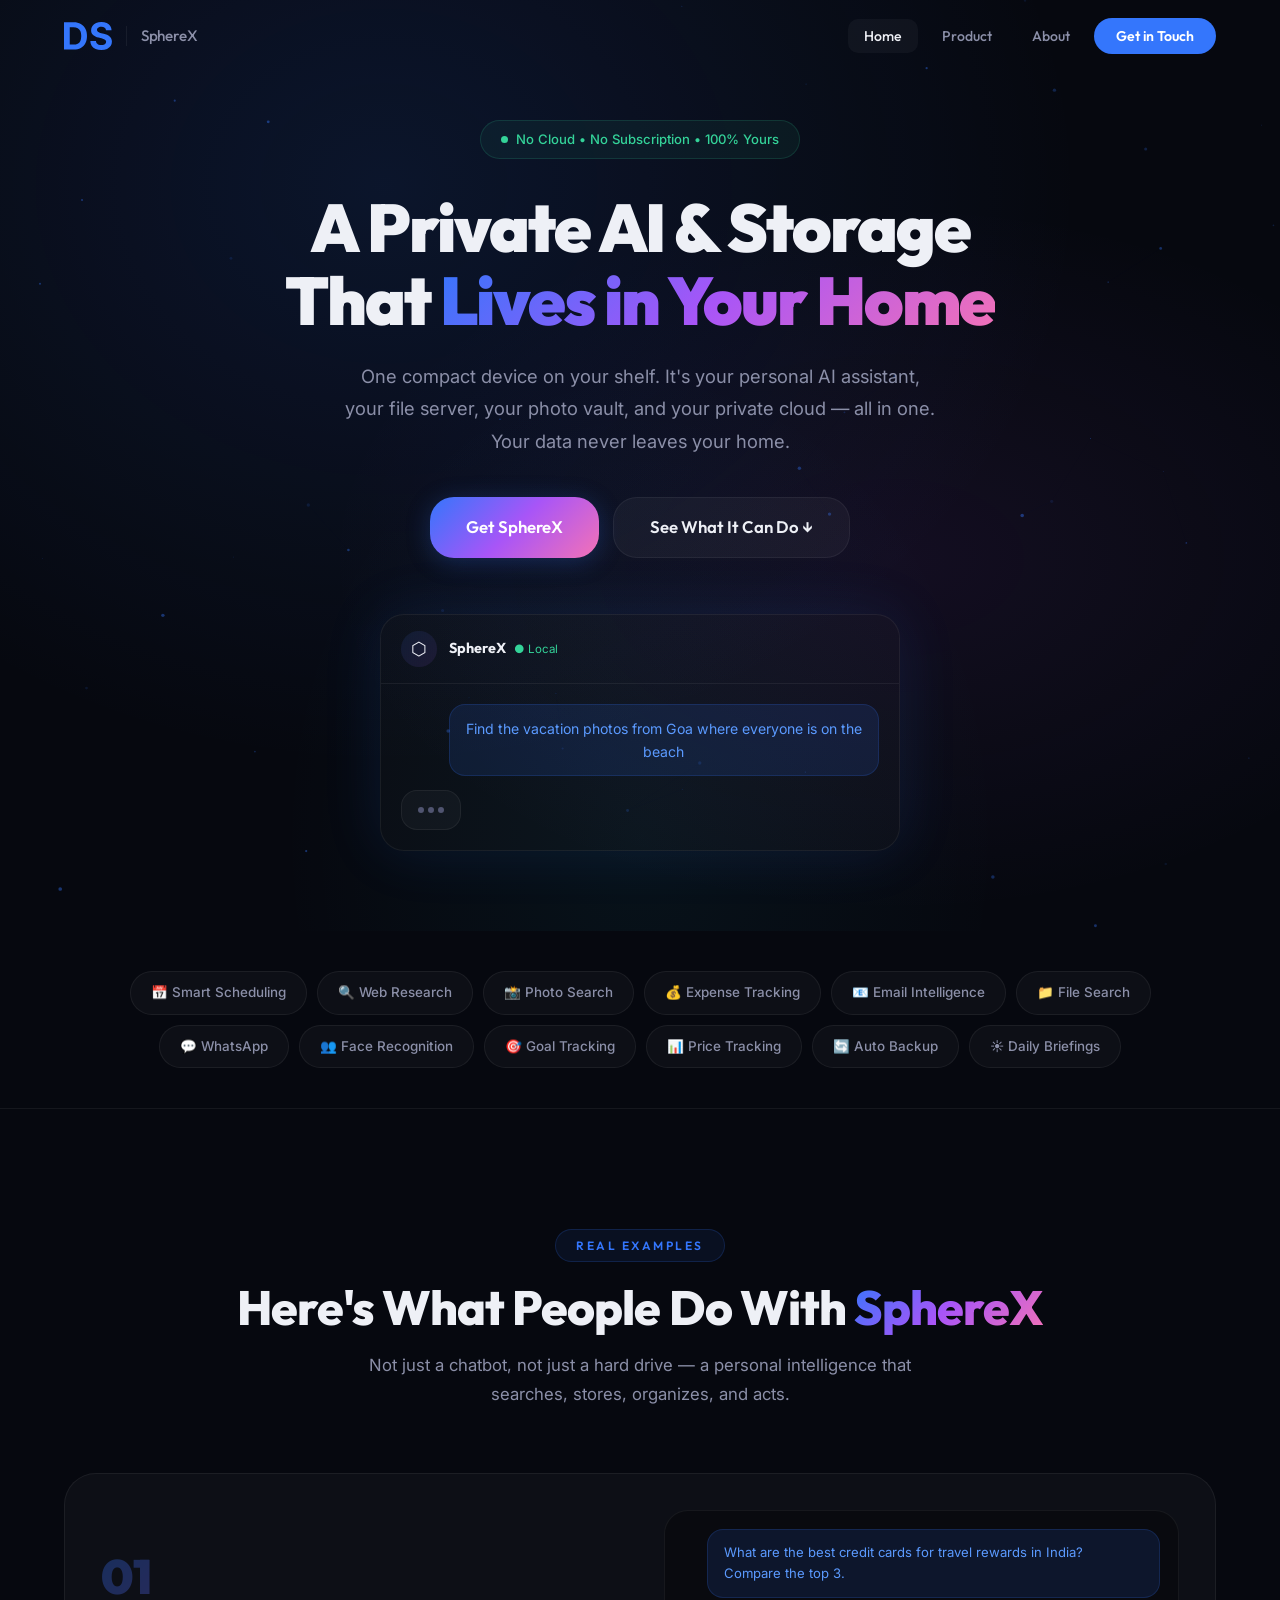
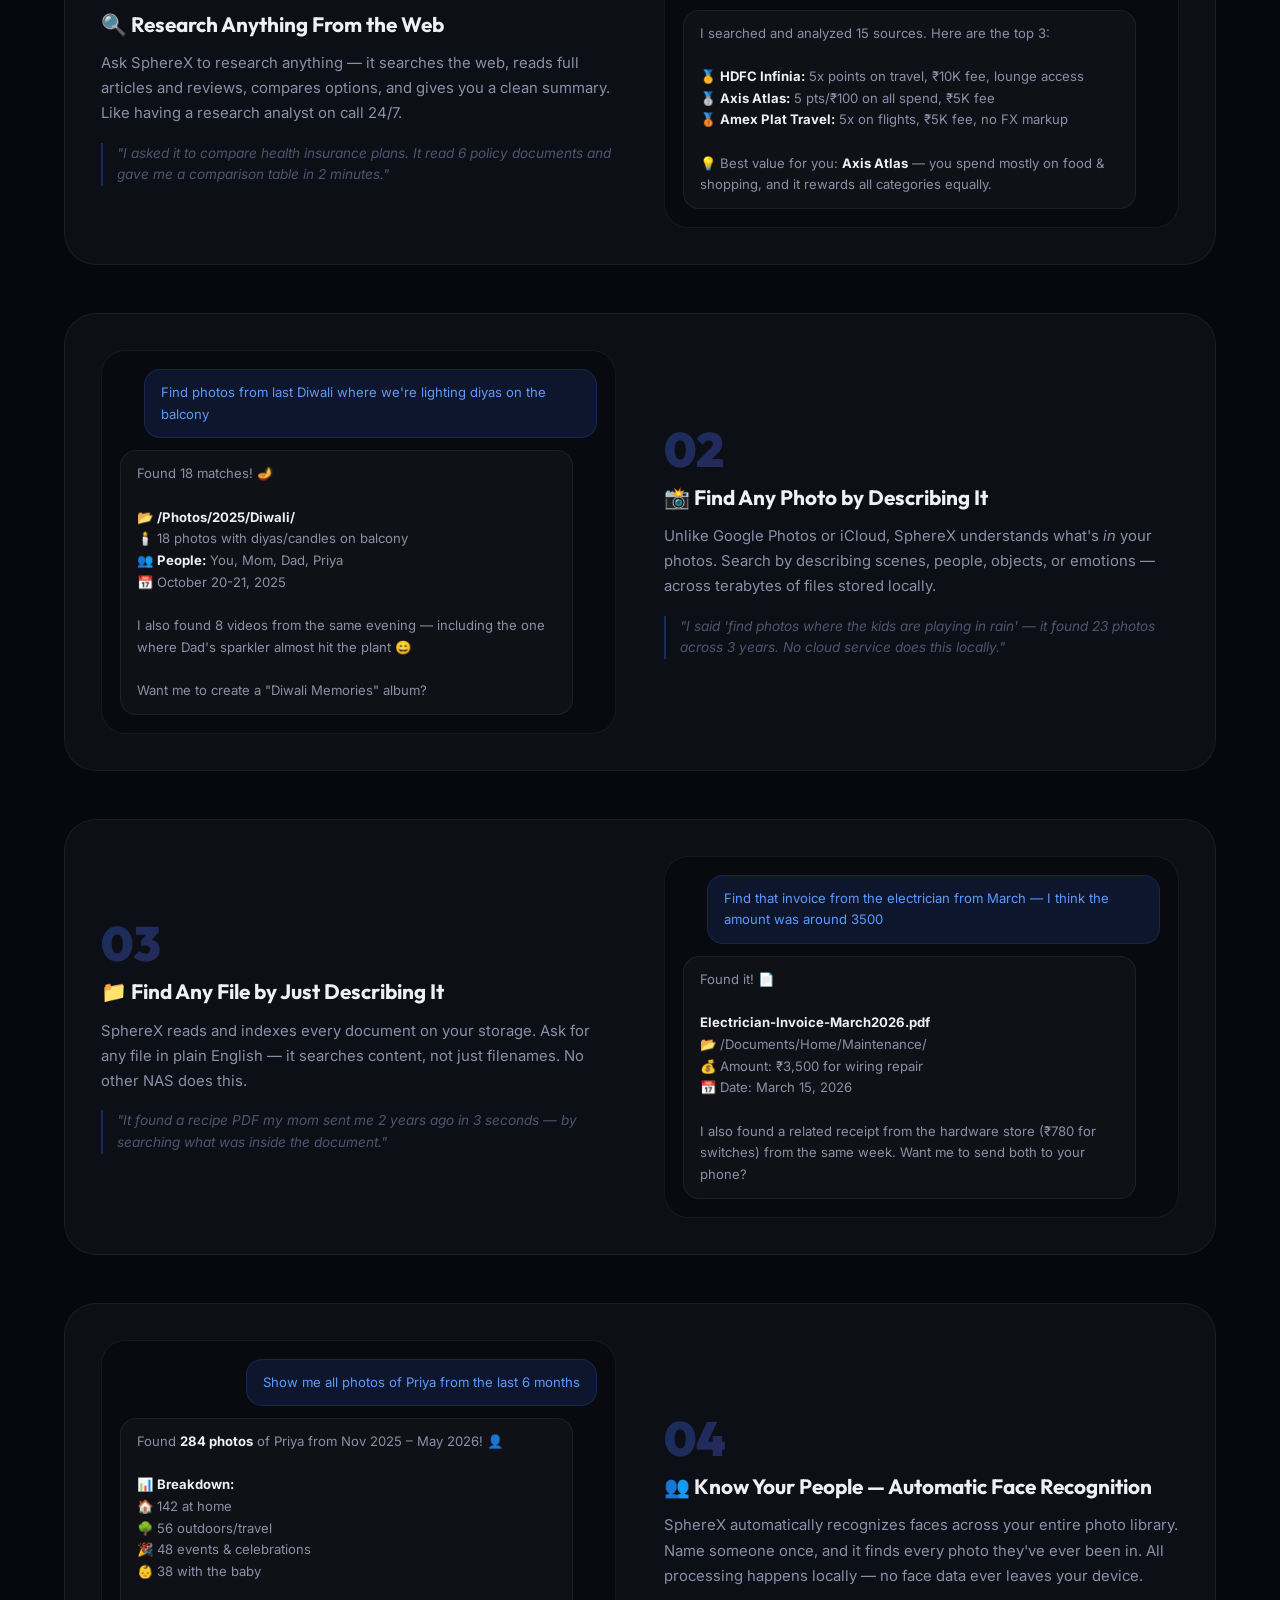
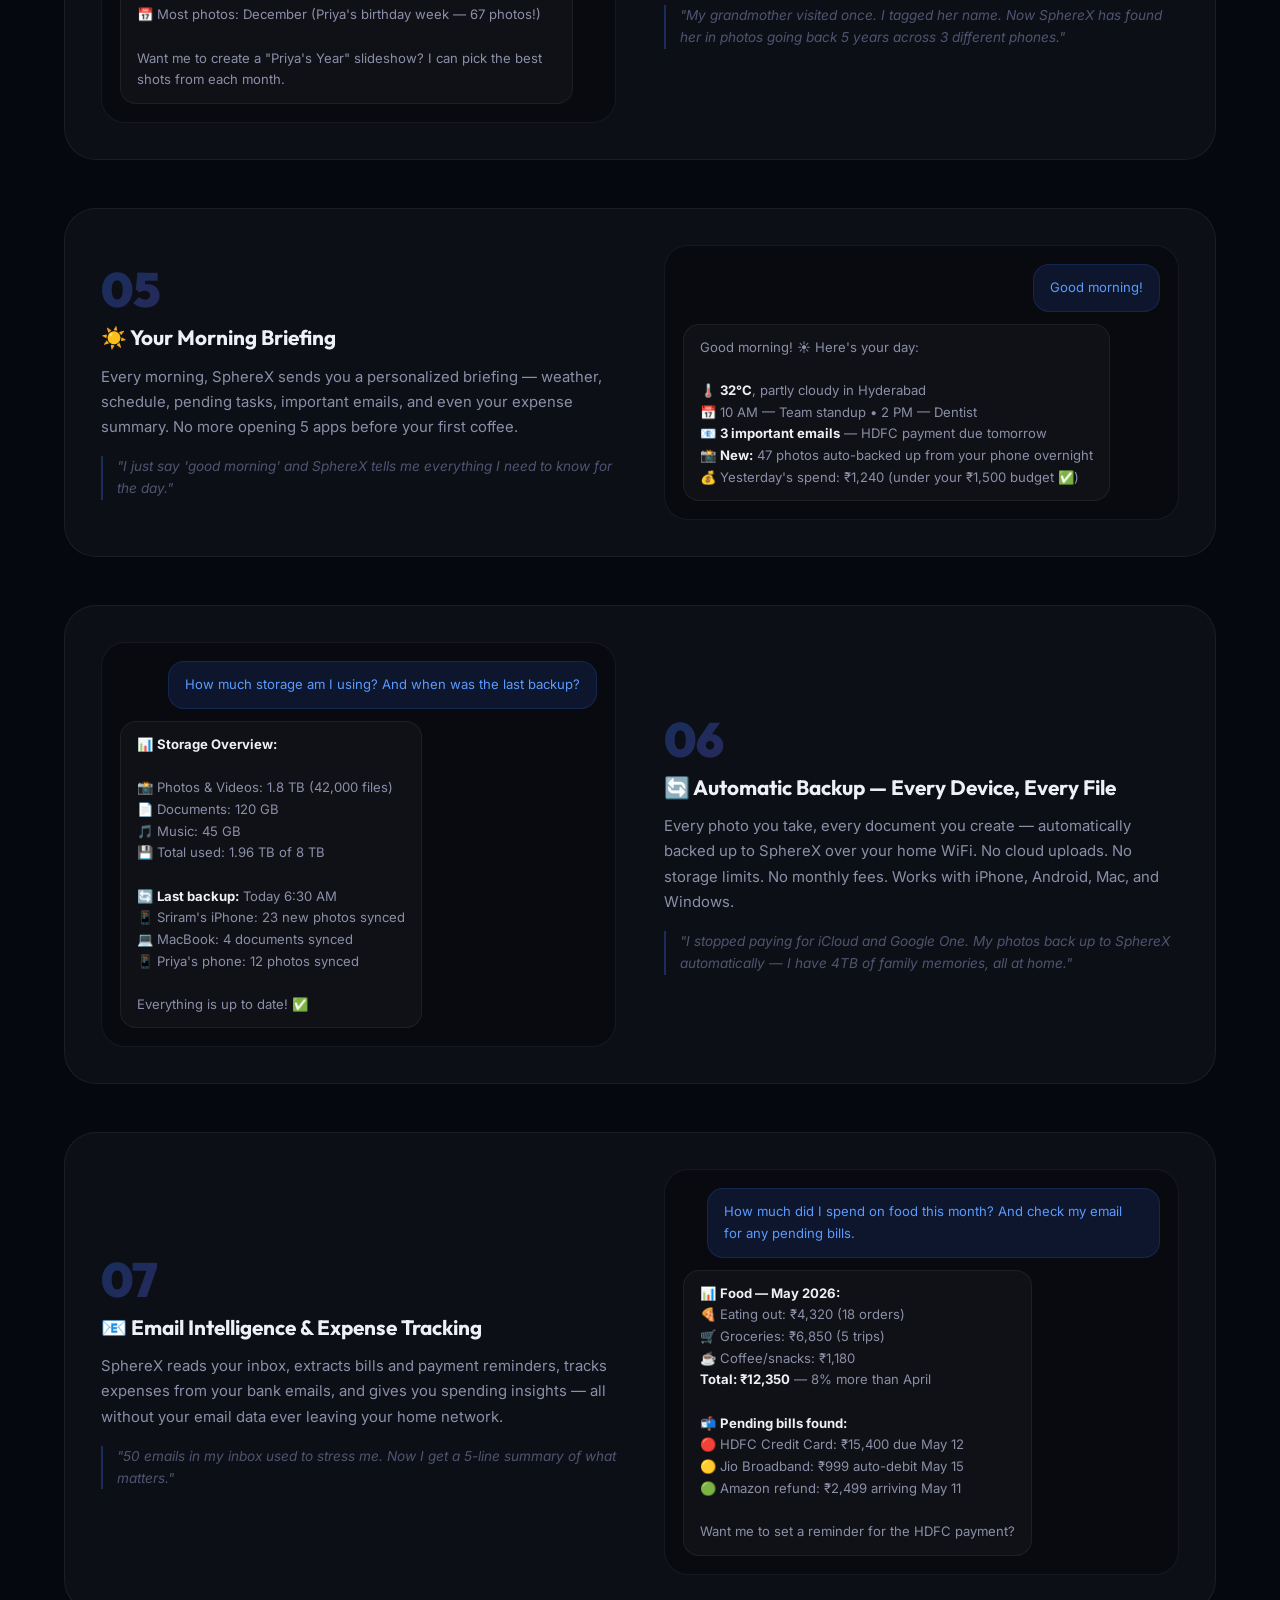
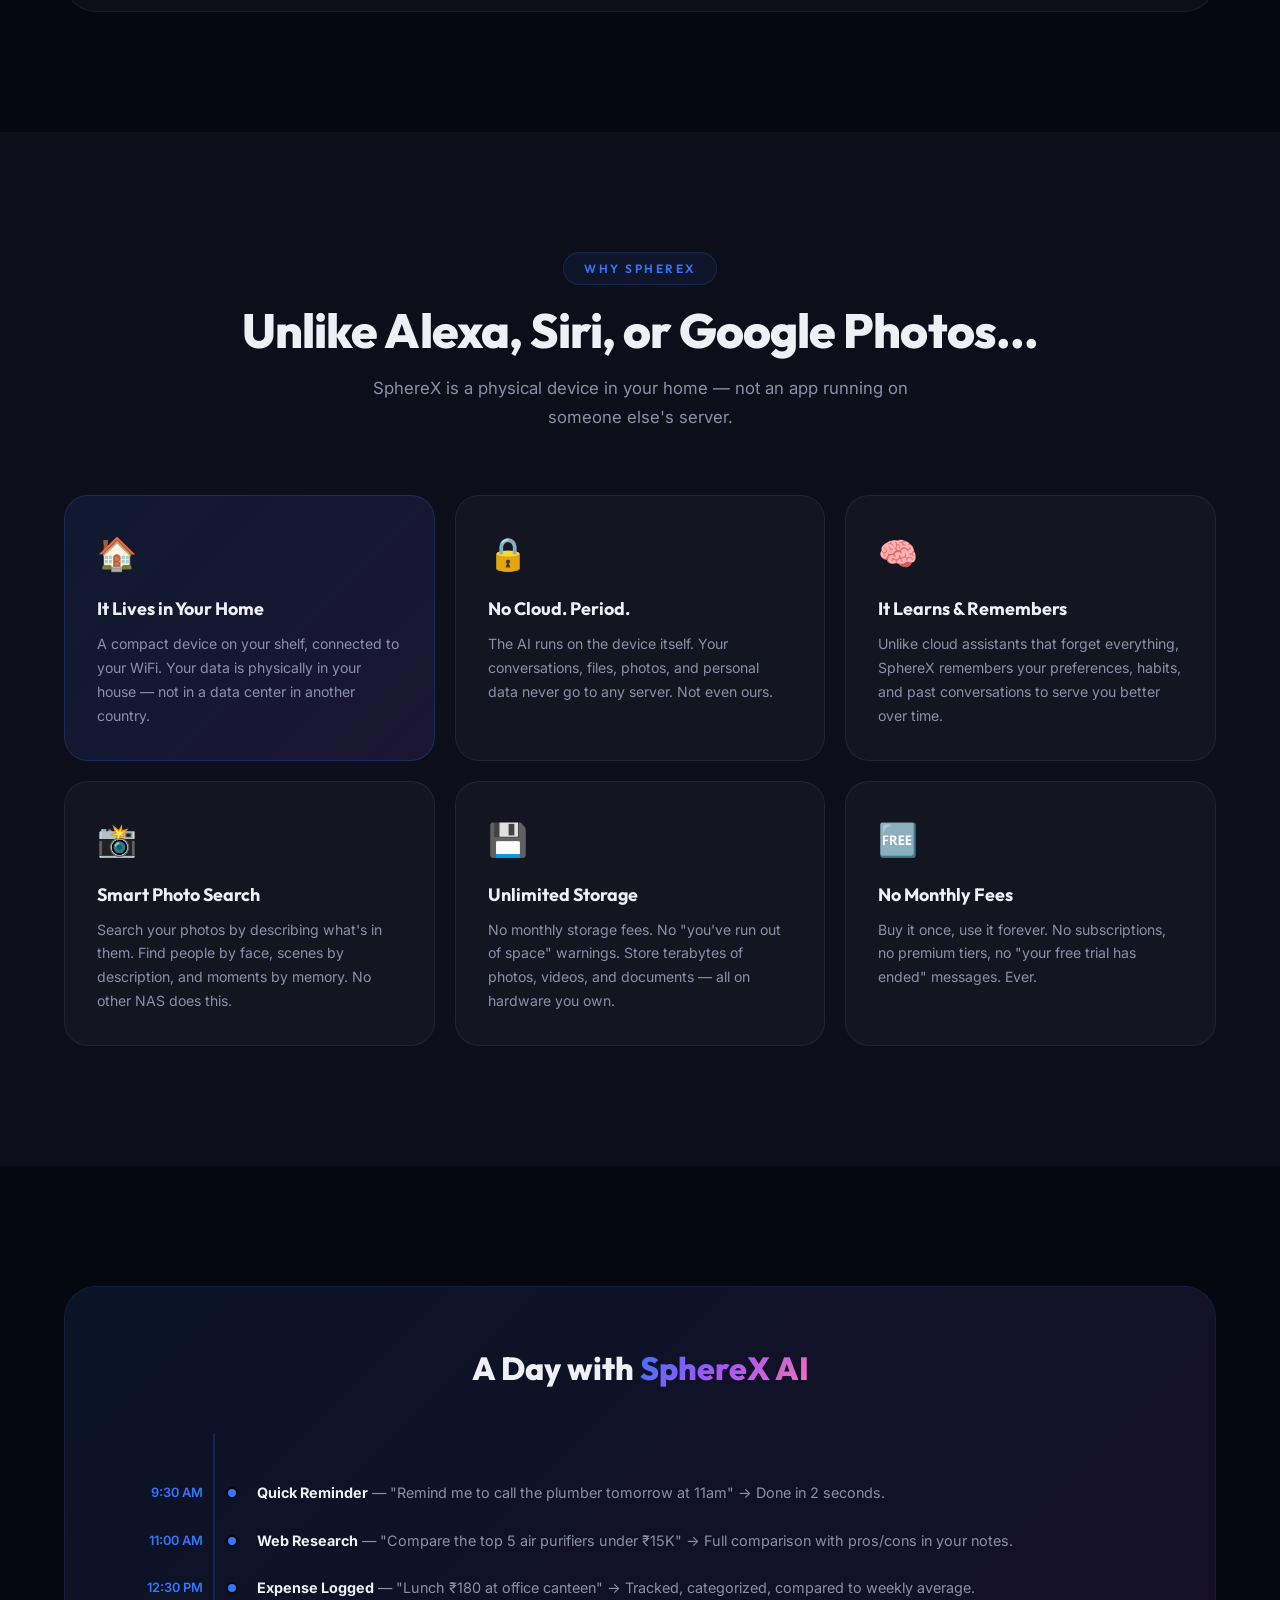
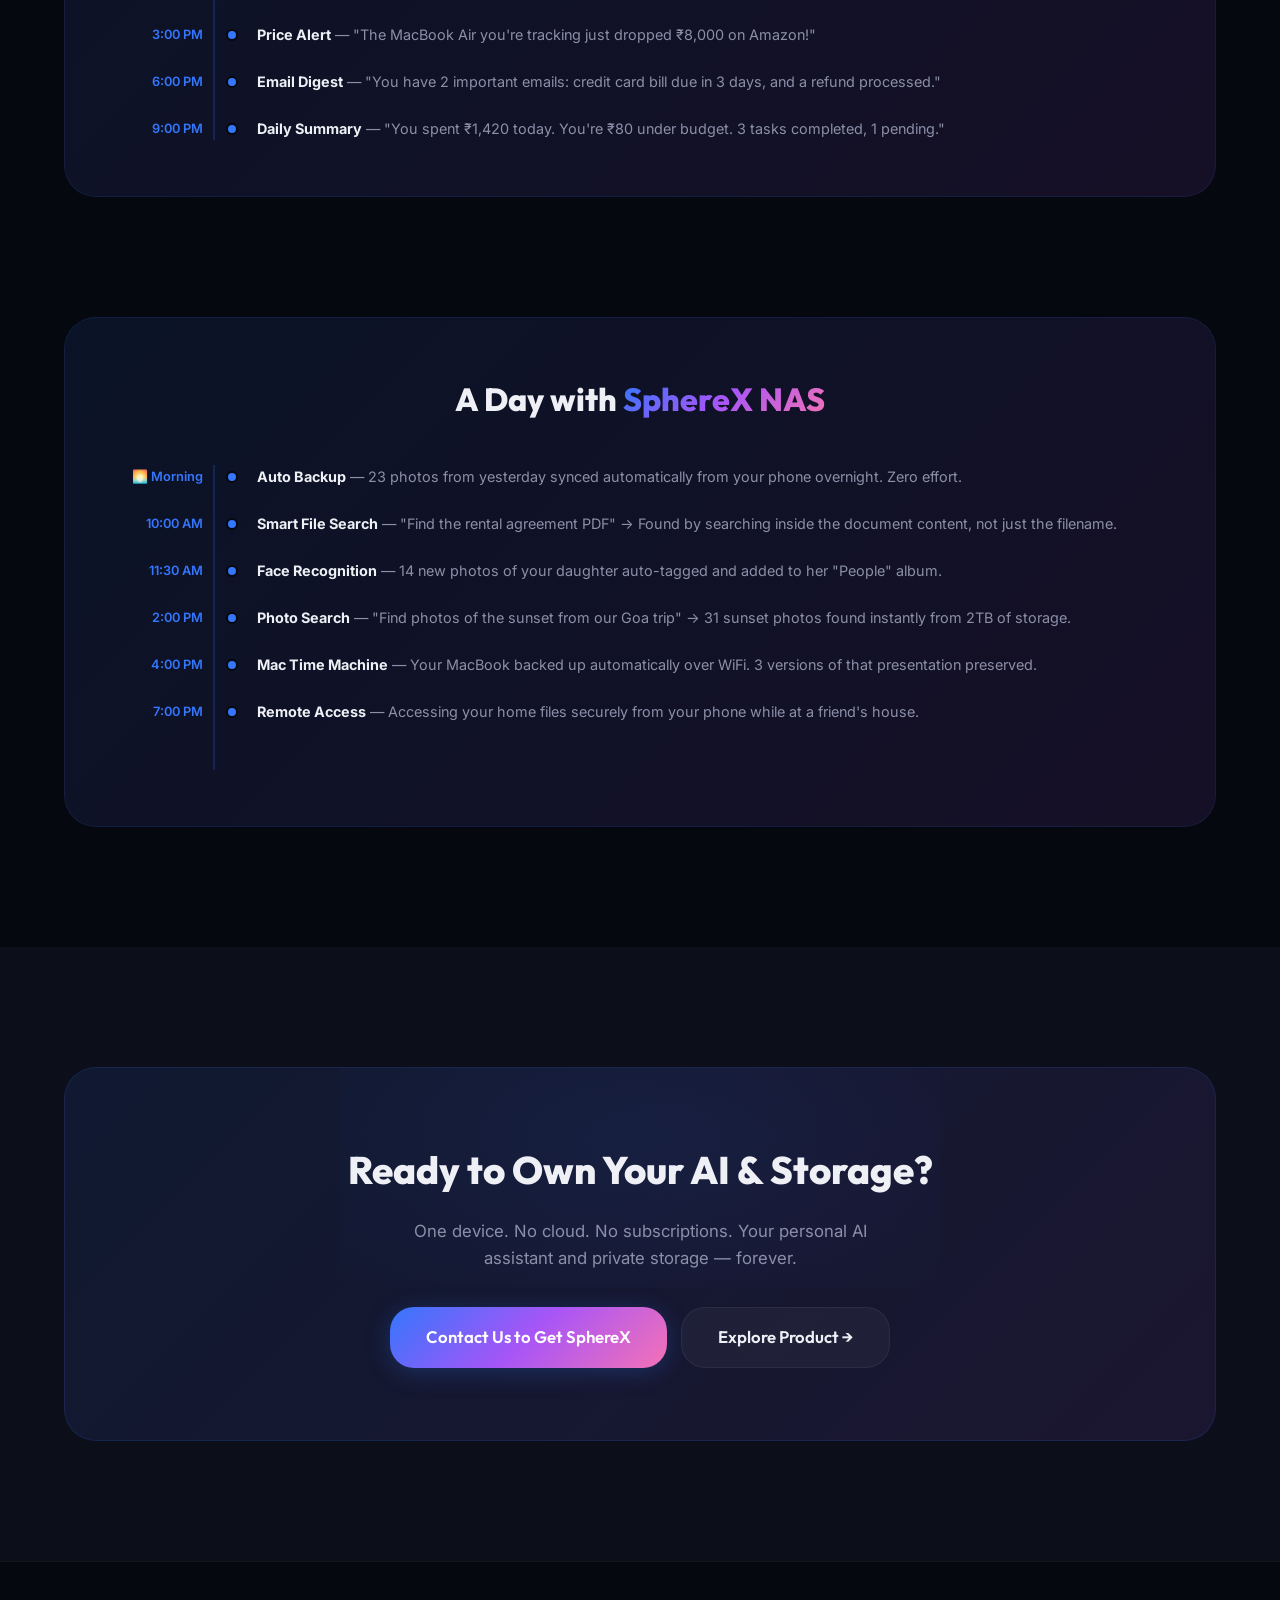
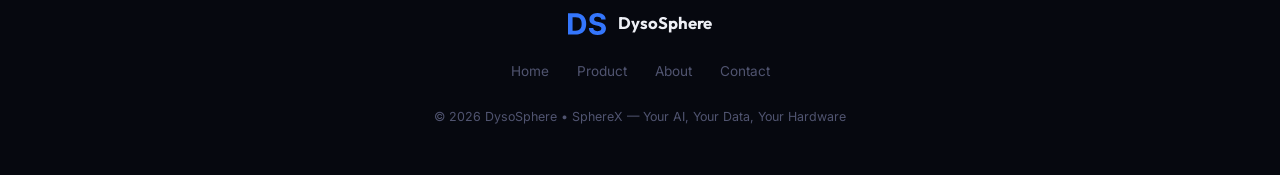
==== index.html @ 90afb136 "Add files via upload" ====
<!DOCTYPE html>
<html lang="en">
<head>
    <meta charset="UTF-8">
    <meta name="viewport" content="width=device-width, initial-scale=1.0">
    <title>SphereX by DysoSphere — Local AI Appliance & Intelligent NAS</title>
    <meta name="description" content="SphereX is the world's first local AI appliance and enterprise NAS in one device. Zero cloud, zero subscriptions, total privacy.">
    <link rel="preconnect" href="https://fonts.googleapis.com">
    <link rel="preconnect" href="https://fonts.gstatic.com" crossorigin>
    <link href="https://fonts.googleapis.com/css2?family=Outfit:wght@300;400;500;600;700;800;900&family=Inter:wght@400;500;600&display=swap" rel="stylesheet">
    <link rel="stylesheet" href="style.css">
</head>
<body>
    <nav class="navbar" id="navbar"><div class="nav-container">
        <a href="index.html" class="nav-logo"><img src="images/DS.svg" alt="DS" style="height:28px;width:auto"><span class="logo-separator"></span><span class="logo-product">SphereX</span></a>
        <ul class="nav-links" id="navLinks">
            <li><a href="index.html" class="active">Home</a></li>
            <li><a href="product.html">Product</a></li>
            <li><a href="about.html">About</a></li>
            <li><a href="contact.html" class="nav-cta">Get in Touch</a></li>
        </ul>
        <button class="nav-toggle" id="navToggle" aria-label="Menu"><span></span><span></span><span></span></button>
    </div></nav>

    <!-- HERO -->
    <section class="hero" id="hero">
        <div class="hero-bg"><div class="hero-gradient"></div></div>
        <div class="hero-particles" id="particles"></div>
        <div class="hero-content">
            <div class="hero-badge animate-in"><span class="badge-dot"></span>No Cloud &bull; No Subscription &bull; 100% Yours</div>
            <h1 class="hero-title animate-in d1">A Private AI &amp; Storage<br>That <span class="gradient-text">Lives in Your Home</span></h1>
            <p class="hero-subtitle animate-in d2">One compact device on your shelf. It's your personal AI assistant, your file server, your photo vault, and your private cloud — all in one. Your data never leaves your home.</p>
            <div class="hero-actions animate-in d3">
                <a href="contact.html" class="btn btn-primary btn-lg">Get SphereX</a>
                <a href="#workflows" class="btn btn-ghost btn-lg">See What It Can Do ↓</a>
            </div>
            <div class="animate-in d4" style="max-width:520px;margin:0 auto">
                <div class="chat-window">
                    <div class="chat-header"><div class="chat-avatar">⬡</div><div><strong>SphereX</strong><span class="chat-status">● Local</span></div></div>
                    <div class="chat-messages">
                        <div class="msg msg-user">Find the vacation photos from Goa where everyone is on the beach</div>
                        <div class="msg msg-ai">
                            <div class="msg-typing" id="typing1"><span></span><span></span><span></span></div>
                            <div class="msg-content" id="reply1" style="display:none">Found 47 photos matching "beach in Goa" across your library! 📸<br><br>📂 <strong>/Photos/2025/Goa Trip/</strong><br>👥 People detected: You, Priya, Rahul, Mom<br>🏖️ 23 beach photos, 12 sunset shots, 12 group photos<br><br>Want me to create a shared album with just the group photos? I can also find the videos from the same trip.</div>
                        </div>
                    </div>
                </div>
            </div>
        </div>
    </section>

    <!-- USE CASES -->
    <section class="use-cases">
        <div class="container">
            <div class="use-case-strip">
                <div class="use-case-pill">📅 Smart Scheduling</div>
                <div class="use-case-pill">🔍 Web Research</div>
                <div class="use-case-pill">📸 Photo Search</div>
                <div class="use-case-pill">💰 Expense Tracking</div>
                <div class="use-case-pill">📧 Email Intelligence</div>
                <div class="use-case-pill">📁 File Search</div>
                <div class="use-case-pill">💬 WhatsApp</div>
                <div class="use-case-pill">👥 Face Recognition</div>
                <div class="use-case-pill">🎯 Goal Tracking</div>
                <div class="use-case-pill">📊 Price Tracking</div>
                <div class="use-case-pill">🔄 Auto Backup</div>
                <div class="use-case-pill">☀️ Daily Briefings</div>
            </div>
        </div>
    </section>

    <!-- WHAT IT DOES — AI WORKFLOWS -->
    <section class="workflows" id="workflows">
        <div class="container">
            <div class="section-header">
                <span class="section-tag">Real Examples</span>
                <h2 class="section-title">Here's What People Do With <span class="gradient-text">SphereX</span></h2>
                <p class="section-subtitle">Not just a chatbot, not just a hard drive — a personal intelligence that searches, stores, organizes, and acts.</p>
            </div>

            <!-- WF1: Web Research -->
            <div class="workflow-card reveal">
                <div class="workflow-content">
                    <div class="workflow-number">01</div>
                    <h3>🔍 Research Anything From the Web</h3>
                    <p class="workflow-desc">Ask SphereX to research anything — it searches the web, reads full articles and reviews, compares options, and gives you a clean summary. Like having a research analyst on call 24/7.</p>
                    <div class="workflow-quote">"I asked it to compare health insurance plans. It read 6 policy documents and gave me a comparison table in 2 minutes."</div>
                </div>
                <div class="mini-chat">
                    <div class="msg msg-user">What are the best credit cards for travel rewards in India? Compare the top 3.</div>
                    <div class="msg msg-ai">I searched and analyzed 15 sources. Here are the top 3:<br><br>🥇 <strong>HDFC Infinia:</strong> 5x points on travel, ₹10K fee, lounge access<br>🥈 <strong>Axis Atlas:</strong> 5 pts/₹100 on all spend, ₹5K fee<br>🥉 <strong>Amex Plat Travel:</strong> 5x on flights, ₹5K fee, no FX markup<br><br>💡 Best value for you: <strong>Axis Atlas</strong> — you spend mostly on food & shopping, and it rewards all categories equally.</div>
                </div>
            </div>

            <!-- WF2: NAS Smart Search -->
            <div class="workflow-card reverse reveal">
                <div class="workflow-content">
                    <div class="workflow-number">02</div>
                    <h3>📸 Find Any Photo by Describing It</h3>
                    <p class="workflow-desc">Unlike Google Photos or iCloud, SphereX understands what's <em>in</em> your photos. Search by describing scenes, people, objects, or emotions — across terabytes of files stored locally.</p>
                    <div class="workflow-quote">"I said 'find photos where the kids are playing in rain' — it found 23 photos across 3 years. No cloud service does this locally."</div>
                </div>
                <div class="mini-chat">
                    <div class="msg msg-user">Find photos from last Diwali where we're lighting diyas on the balcony</div>
                    <div class="msg msg-ai">Found 18 matches! 🪔<br><br>📂 <strong>/Photos/2025/Diwali/</strong><br>🕯️ 18 photos with diyas/candles on balcony<br>👥 <strong>People:</strong> You, Mom, Dad, Priya<br>📅 October 20-21, 2025<br><br>I also found 8 videos from the same evening — including the one where Dad's sparkler almost hit the plant 😄<br><br>Want me to create a "Diwali Memories" album?</div>
                </div>
            </div>

            <!-- WF3: AI + NAS Together -->
            <div class="workflow-card reveal">
                <div class="workflow-content">
                    <div class="workflow-number">03</div>
                    <h3>📁 Find Any File by Just Describing It</h3>
                    <p class="workflow-desc">SphereX reads and indexes every document on your storage. Ask for any file in plain English — it searches content, not just filenames. No other NAS does this.</p>
                    <div class="workflow-quote">"It found a recipe PDF my mom sent me 2 years ago in 3 seconds — by searching what was inside the document."</div>
                </div>
                <div class="mini-chat">
                    <div class="msg msg-user">Find that invoice from the electrician from March — I think the amount was around 3500</div>
                    <div class="msg msg-ai">Found it! 📄<br><br><strong>Electrician-Invoice-March2026.pdf</strong><br>📂 /Documents/Home/Maintenance/<br>💰 Amount: ₹3,500 for wiring repair<br>📅 Date: March 15, 2026<br><br>I also found a related receipt from the hardware store (₹780 for switches) from the same week. Want me to send both to your phone?</div>
                </div>
            </div>

            <!-- WF4: Face Recognition -->
            <div class="workflow-card reverse reveal">
                <div class="workflow-content">
                    <div class="workflow-number">04</div>
                    <h3>👥 Know Your People — Automatic Face Recognition</h3>
                    <p class="workflow-desc">SphereX automatically recognizes faces across your entire photo library. Name someone once, and it finds every photo they've ever been in. All processing happens locally — no face data ever leaves your device.</p>
                    <div class="workflow-quote">"My grandmother visited once. I tagged her name. Now SphereX has found her in photos going back 5 years across 3 different phones."</div>
                </div>
                <div class="mini-chat">
                    <div class="msg msg-user">Show me all photos of Priya from the last 6 months</div>
                    <div class="msg msg-ai">Found <strong>284 photos</strong> of Priya from Nov 2025 – May 2026! 👤<br><br>📊 <strong>Breakdown:</strong><br>🏠 142 at home<br>🌳 56 outdoors/travel<br>🎉 48 events & celebrations<br>👶 38 with the baby<br><br>📅 Most photos: December (Priya's birthday week — 67 photos!)<br><br>Want me to create a "Priya's Year" slideshow? I can pick the best shots from each month.</div>
                </div>
            </div>

            <!-- WF5: Morning Briefing -->
            <div class="workflow-card reveal">
                <div class="workflow-content">
                    <div class="workflow-number">05</div>
                    <h3>☀️ Your Morning Briefing</h3>
                    <p class="workflow-desc">Every morning, SphereX sends you a personalized briefing — weather, schedule, pending tasks, important emails, and even your expense summary. No more opening 5 apps before your first coffee.</p>
                    <div class="workflow-quote">"I just say 'good morning' and SphereX tells me everything I need to know for the day."</div>
                </div>
                <div class="mini-chat">
                    <div class="msg msg-user">Good morning!</div>
                    <div class="msg msg-ai">Good morning! ☀️ Here's your day:<br><br>🌡️ <strong>32°C</strong>, partly cloudy in Hyderabad<br>📅 10 AM — Team standup • 2 PM — Dentist<br>📧 <strong>3 important emails</strong> — HDFC payment due tomorrow<br>📸 <strong>New:</strong> 47 photos auto-backed up from your phone overnight<br>💰 Yesterday's spend: ₹1,240 (under your ₹1,500 budget ✅)</div>
                </div>
            </div>

            <!-- WF6: Auto Backup -->
            <div class="workflow-card reverse reveal">
                <div class="workflow-content">
                    <div class="workflow-number">06</div>
                    <h3>🔄 Automatic Backup — Every Device, Every File</h3>
                    <p class="workflow-desc">Every photo you take, every document you create — automatically backed up to SphereX over your home WiFi. No cloud uploads. No storage limits. No monthly fees. Works with iPhone, Android, Mac, and Windows.</p>
                    <div class="workflow-quote">"I stopped paying for iCloud and Google One. My photos back up to SphereX automatically — I have 4TB of family memories, all at home."</div>
                </div>
                <div class="mini-chat">
                    <div class="msg msg-user">How much storage am I using? And when was the last backup?</div>
                    <div class="msg msg-ai">📊 <strong>Storage Overview:</strong><br><br>📸 Photos & Videos: 1.8 TB (42,000 files)<br>📄 Documents: 120 GB<br>🎵 Music: 45 GB<br>💾 Total used: 1.96 TB of 8 TB<br><br>🔄 <strong>Last backup:</strong> Today 6:30 AM<br>📱 Sriram's iPhone: 23 new photos synced<br>💻 MacBook: 4 documents synced<br>📱 Priya's phone: 12 photos synced<br><br>Everything is up to date! ✅</div>
                </div>
            </div>

            <!-- WF7: Email + Expenses -->
            <div class="workflow-card reveal">
                <div class="workflow-content">
                    <div class="workflow-number">07</div>
                    <h3>📧 Email Intelligence &amp; Expense Tracking</h3>
                    <p class="workflow-desc">SphereX reads your inbox, extracts bills and payment reminders, tracks expenses from your bank emails, and gives you spending insights — all without your email data ever leaving your home network.</p>
                    <div class="workflow-quote">"50 emails in my inbox used to stress me. Now I get a 5-line summary of what matters."</div>
                </div>
                <div class="mini-chat">
                    <div class="msg msg-user">How much did I spend on food this month? And check my email for any pending bills.</div>
                    <div class="msg msg-ai">📊 <strong>Food — May 2026:</strong><br>🍕 Eating out: ₹4,320 (18 orders)<br>🛒 Groceries: ₹6,850 (5 trips)<br>☕ Coffee/snacks: ₹1,180<br><strong>Total: ₹12,350</strong> — 8% more than April<br><br>📬 <strong>Pending bills found:</strong><br>🔴 HDFC Credit Card: ₹15,400 due May 12<br>🟡 Jio Broadband: ₹999 auto-debit May 15<br>🟢 Amazon refund: ₹2,499 arriving May 11<br><br>Want me to set a reminder for the HDFC payment?</div>
                </div>
            </div>
        </div>
    </section>

    <!-- WHY SPHEREX -->
    <section class="why-section" id="why">
        <div class="container">
            <div class="section-header">
                <span class="section-tag">Why SphereX</span>
                <h2 class="section-title">Unlike Alexa, Siri, or Google Photos...</h2>
                <p class="section-subtitle">SphereX is a physical device in your home — not an app running on someone else's server.</p>
            </div>
            <div class="why-grid">
                <div class="why-card highlight-card reveal"><div class="why-icon">🏠</div><h3>It Lives in Your Home</h3><p>A compact device on your shelf, connected to your WiFi. Your data is physically in your house — not in a data center in another country.</p></div>
                <div class="why-card reveal"><div class="why-icon">🔒</div><h3>No Cloud. Period.</h3><p>The AI runs on the device itself. Your conversations, files, photos, and personal data never go to any server. Not even ours.</p></div>
                <div class="why-card reveal"><div class="why-icon">🧠</div><h3>It Learns &amp; Remembers</h3><p>Unlike cloud assistants that forget everything, SphereX remembers your preferences, habits, and past conversations to serve you better over time.</p></div>
                <div class="why-card reveal"><div class="why-icon">📸</div><h3>Smart Photo Search</h3><p>Search your photos by describing what's in them. Find people by face, scenes by description, and moments by memory. No other NAS does this.</p></div>
                <div class="why-card reveal"><div class="why-icon">💾</div><h3>Unlimited Storage</h3><p>No monthly storage fees. No "you've run out of space" warnings. Store terabytes of photos, videos, and documents — all on hardware you own.</p></div>
                <div class="why-card reveal"><div class="why-icon">🆓</div><h3>No Monthly Fees</h3><p>Buy it once, use it forever. No subscriptions, no premium tiers, no "your free trial has ended" messages. Ever.</p></div>
            </div>
        </div>
    </section>

    <!-- A DAY WITH SPHEREX AI -->
    <section class="daily-life">
        <div class="container">
            <div class="daily-card">
                <h2>A Day with <span class="gradient-text">SphereX AI</span></h2>
                <div class="timeline">
                    <div class="timeline-item reveal"><div class="timeline-time">7:00 AM</div><div class="timeline-content"><strong>Morning Briefing</strong> — Weather, schedule, pending tasks, and important emails delivered via WhatsApp.</div></div>
                    <div class="timeline-item reveal"><div class="timeline-time">9:30 AM</div><div class="timeline-content"><strong>Quick Reminder</strong> — "Remind me to call the plumber tomorrow at 11am" → Done in 2 seconds.</div></div>
                    <div class="timeline-item reveal"><div class="timeline-time">11:00 AM</div><div class="timeline-content"><strong>Web Research</strong> — "Compare the top 5 air purifiers under ₹15K" → Full comparison with pros/cons in your notes.</div></div>
                    <div class="timeline-item reveal"><div class="timeline-time">12:30 PM</div><div class="timeline-content"><strong>Expense Logged</strong> — "Lunch ₹180 at office canteen" → Tracked, categorized, compared to weekly average.</div></div>
                    <div class="timeline-item reveal"><div class="timeline-time">3:00 PM</div><div class="timeline-content"><strong>Price Alert</strong> — "The MacBook Air you're tracking just dropped ₹8,000 on Amazon!"</div></div>
                    <div class="timeline-item reveal"><div class="timeline-time">6:00 PM</div><div class="timeline-content"><strong>Email Digest</strong> — "You have 2 important emails: credit card bill due in 3 days, and a refund processed."</div></div>
                    <div class="timeline-item reveal"><div class="timeline-time">9:00 PM</div><div class="timeline-content"><strong>Daily Summary</strong> — "You spent ₹1,420 today. You're ₹80 under budget. 3 tasks completed, 1 pending."</div></div>
                </div>
            </div>
        </div>
    </section>

    <!-- A DAY WITH SPHEREX NAS -->
    <section class="daily-life">
        <div class="container">
            <div class="daily-card">
                <h2>A Day with <span class="gradient-text">SphereX NAS</span></h2>
                <div class="timeline">
                    <div class="timeline-item reveal"><div class="timeline-time">🌅 Morning</div><div class="timeline-content"><strong>Auto Backup</strong> — 23 photos from yesterday synced automatically from your phone overnight. Zero effort.</div></div>
                    <div class="timeline-item reveal"><div class="timeline-time">10:00 AM</div><div class="timeline-content"><strong>Smart File Search</strong> — "Find the rental agreement PDF" → Found by searching inside the document content, not just the filename.</div></div>
                    <div class="timeline-item reveal"><div class="timeline-time">11:30 AM</div><div class="timeline-content"><strong>Face Recognition</strong> — 14 new photos of your daughter auto-tagged and added to her "People" album.</div></div>
                    <div class="timeline-item reveal"><div class="timeline-time">2:00 PM</div><div class="timeline-content"><strong>Photo Search</strong> — "Find photos of the sunset from our Goa trip" → 31 sunset photos found instantly from 2TB of storage.</div></div>
                    <div class="timeline-item reveal"><div class="timeline-time">4:00 PM</div><div class="timeline-content"><strong>Mac Time Machine</strong> — Your MacBook backed up automatically over WiFi. 3 versions of that presentation preserved.</div></div>
                    <div class="timeline-item reveal"><div class="timeline-time">7:00 PM</div><div class="timeline-content"><strong>Remote Access</strong> — Accessing your home files securely from your phone while at a friend's house.</div></div>
                    <div class="timeline-item reveal"><div class="timeline-time">🌙 Night</div><div class="timeline-content"><strong>Dream Cycle</strong> — SphereX quietly organizes new photos, detects faces, generates search indexes, and checks storage health.</div></div>
                </div>
            </div>
        </div>
    </section>

    <!-- CTA -->
    <section class="cta" id="cta">
        <div class="container">
            <div class="cta-card">
                <div class="cta-glow"></div>
                <h2>Ready to Own Your AI &amp; Storage?</h2>
                <p>One device. No cloud. No subscriptions. Your personal AI assistant and private storage — forever.</p>
                <div class="cta-actions">
                    <a href="contact.html" class="btn btn-primary btn-lg">Contact Us to Get SphereX</a>
                    <a href="product.html" class="btn btn-ghost btn-lg">Explore Product →</a>
                </div>
            </div>
        </div>
    </section>

    <footer class="footer"><div class="container"><div class="footer-inner">
        <div class="footer-brand"><img src="images/DS.svg" alt="DS" style="height:22px;width:auto"><span>DysoSphere</span></div>
        <div class="footer-links"><a href="index.html">Home</a><a href="product.html">Product</a><a href="about.html">About</a><a href="contact.html">Contact</a></div>
        <p class="footer-copy">&copy; 2026 DysoSphere &bull; SphereX — Your AI, Your Data, Your Hardware</p>
    </div></div></footer>
    <script src="script.js"></script>
</body>
</html>
---- style.css ----
/* ═══════════ DYSOSPHERE — SPHEREX DESIGN SYSTEM ═══════════ */
:root {
  --bg: #06080f; --bg-2: #0c0f1a; --bg-3: #111528;
  --bg-card: rgba(255,255,255,0.03); --bg-card-hover: rgba(255,255,255,0.06);
  --bg-glass: rgba(12,15,26,0.7);
  --text: #eef0f6; --text-2: #8b8fa8; --text-3: #505470;
  --brand: #3476FC; --brand-light: #5b9aff;
  --purple: #a855f7; --cyan: #22d3ee; --green: #34d399;
  --pink: #f472b6; --orange: #fb923c;
  --gradient: linear-gradient(135deg, #3476FC 0%, #a855f7 50%, #f472b6 100%);
  --gradient-subtle: linear-gradient(135deg, rgba(52,118,252,0.10), rgba(168,85,247,0.10));
  --gradient-card: linear-gradient(160deg, rgba(52,118,252,0.06), rgba(168,85,247,0.04), transparent);
  --border: rgba(255,255,255,0.06); --border-hover: rgba(52,118,252,0.25);
  --r-sm: 10px; --r-md: 16px; --r-lg: 24px; --r-xl: 32px;
  --font: 'Outfit', -apple-system, sans-serif;
  --font-body: 'Inter', -apple-system, sans-serif;
  --shadow-glow: 0 0 60px rgba(52,118,252,0.12);
}

/* ═══════ RESET ═══════ */
*,*::before,*::after{box-sizing:border-box;margin:0;padding:0}
html{scroll-behavior:smooth}
body{font-family:var(--font);background:var(--bg);color:var(--text);line-height:1.6;overflow-x:hidden;-webkit-font-smoothing:antialiased}
a{color:inherit;text-decoration:none}
img{max-width:100%;display:block}
ul{list-style:none}
.container{max-width:1200px;margin:0 auto;padding:0 24px}

/* ═══════ UTILITIES ═══════ */
.gradient-text{background:var(--gradient);-webkit-background-clip:text;-webkit-text-fill-color:transparent;background-clip:text}
.section-tag{display:inline-block;font-size:.75rem;font-weight:600;letter-spacing:2.5px;text-transform:uppercase;color:var(--brand);background:rgba(52,118,252,0.08);border:1px solid rgba(52,118,252,0.18);padding:6px 20px;border-radius:100px;margin-bottom:18px}
.section-header{text-align:center;margin-bottom:64px}
.section-title{font-size:clamp(1.8rem,4vw,3rem);font-weight:800;line-height:1.15;margin-bottom:16px;letter-spacing:-.02em}
.section-subtitle{font-size:1.05rem;color:var(--text-2);max-width:600px;margin:0 auto;font-family:var(--font-body);line-height:1.7}

/* ═══════ BUTTONS ═══════ */
.btn{display:inline-flex;align-items:center;gap:10px;padding:14px 28px;border-radius:var(--r-md);font-weight:600;font-size:.95rem;transition:all .25s ease;cursor:pointer;border:none;font-family:var(--font);position:relative;overflow:hidden}
.btn-primary{background:var(--gradient);color:#fff;box-shadow:0 4px 24px rgba(52,118,252,0.25)}
.btn-primary:hover{transform:translateY(-2px);box-shadow:0 8px 32px rgba(52,118,252,0.35)}
.btn-secondary{background:rgba(52,118,252,0.1);color:var(--brand-light);border:1px solid rgba(52,118,252,0.2)}
.btn-secondary:hover{background:rgba(52,118,252,0.18);border-color:rgba(52,118,252,0.35)}
.btn-ghost{background:rgba(255,255,255,0.04);color:var(--text);border:1px solid var(--border)}
.btn-ghost:hover{background:rgba(255,255,255,0.08);border-color:var(--border-hover)}
.btn-lg{padding:16px 36px;font-size:1.05rem;border-radius:var(--r-lg)}

/* ═══════ NAVBAR ═══════ */
.navbar{position:fixed;top:0;left:0;right:0;z-index:1000;height:72px;display:flex;align-items:center;transition:all .35s ease}
.navbar.scrolled{background:var(--bg-glass);backdrop-filter:blur(20px) saturate(1.4);border-bottom:1px solid var(--border)}
.nav-container{max-width:1200px;margin:0 auto;padding:0 24px;width:100%;display:flex;align-items:center;justify-content:space-between}
.nav-logo{display:flex;align-items:center;gap:12px;font-weight:700;font-size:1.15rem;letter-spacing:-.01em}
.nav-logo svg{height:28px;width:auto}
.nav-logo .logo-separator{width:1px;height:20px;background:var(--border);margin:0 2px}
.nav-logo .logo-product{color:var(--text-2);font-weight:500;font-size:.95rem}
.nav-links{display:flex;align-items:center;gap:8px}
.nav-links a{font-size:.88rem;font-weight:500;color:var(--text-2);padding:8px 16px;border-radius:var(--r-sm);transition:.2s}
.nav-links a:hover,.nav-links a.active{color:var(--text);background:rgba(255,255,255,0.04)}
.nav-cta{background:var(--brand)!important;color:#fff!important;padding:9px 22px!important;border-radius:100px!important;font-weight:600!important}
.nav-cta:hover{background:var(--brand-light)!important;box-shadow:0 4px 20px rgba(52,118,252,0.3)}
.nav-toggle{display:none;background:none;border:none;cursor:pointer;padding:8px}
.nav-toggle span{display:block;width:22px;height:2px;background:var(--text);margin:5px 0;transition:.3s}

/* ═══════ HERO ═══════ */
.hero{position:relative;min-height:100vh;display:flex;align-items:center;justify-content:center;padding:120px 24px 80px;overflow:hidden}
.hero-bg{position:absolute;inset:0}
.hero-gradient{position:absolute;inset:0;background:radial-gradient(ellipse at 30% 20%,rgba(52,118,252,0.12) 0%,transparent 55%),radial-gradient(ellipse at 70% 60%,rgba(168,85,247,0.08) 0%,transparent 45%),radial-gradient(ellipse at 50% 90%,rgba(34,211,238,0.05) 0%,transparent 40%)}
.hero-particles{position:absolute;inset:0;pointer-events:none}
.hero-content{position:relative;z-index:2;text-align:center;max-width:860px;width:100%}
.hero-badge{display:inline-flex;align-items:center;gap:8px;font-size:.82rem;font-weight:500;color:var(--green);background:rgba(52,211,153,0.06);border:1px solid rgba(52,211,153,0.15);padding:8px 20px;border-radius:100px;margin-bottom:32px;font-family:var(--font-body)}
.badge-dot{width:7px;height:7px;background:var(--green);border-radius:50%;animation:pulse 2s infinite}
@keyframes pulse{0%,100%{opacity:1}50%{opacity:.3}}
.hero-title{font-size:clamp(2.4rem,5.5vw,4.2rem);font-weight:900;line-height:1.08;margin-bottom:24px;letter-spacing:-.03em}
.hero-subtitle{font-size:1.15rem;color:var(--text-2);max-width:600px;margin:0 auto 40px;line-height:1.75;font-family:var(--font-body)}
.hero-actions{display:flex;gap:14px;justify-content:center;flex-wrap:wrap;margin-bottom:56px}

/* ═══════ ANIMATIONS ═══════ */
.animate-in{animation:fadeInUp .7s ease forwards}
.d1{animation-delay:.1s;opacity:0}.d2{animation-delay:.2s;opacity:0}
.d3{animation-delay:.3s;opacity:0}.d4{animation-delay:.5s;opacity:0}
.d5{animation-delay:.7s;opacity:0}
@keyframes fadeInUp{from{opacity:0;transform:translateY(24px)}to{opacity:1;transform:translateY(0)}}
.reveal{opacity:0;transform:translateY(28px);transition:opacity .65s ease,transform .65s ease}
.reveal.visible{opacity:1;transform:translateY(0)}

/* ═══════ TRUST STRIP / MARQUEE ═══════ */
.trust-strip{padding:32px 0;border-top:1px solid var(--border);border-bottom:1px solid var(--border);overflow:hidden;position:relative}
.trust-strip::before,.trust-strip::after{content:'';position:absolute;top:0;bottom:0;width:80px;z-index:2}
.trust-strip::before{left:0;background:linear-gradient(90deg,var(--bg),transparent)}
.trust-strip::after{right:0;background:linear-gradient(-90deg,var(--bg),transparent)}
.marquee{display:flex;gap:48px;animation:marquee 30s linear infinite;width:max-content}
.marquee-item{display:flex;align-items:center;gap:10px;font-size:.88rem;font-weight:500;color:var(--text-3);white-space:nowrap;font-family:var(--font-body)}
.marquee-item .dot{width:5px;height:5px;background:var(--brand);border-radius:50%;opacity:.5}
@keyframes marquee{0%{transform:translateX(0)}100%{transform:translateX(-50%)}}

/* ═══════ DUAL PILLARS ═══════ */
.pillars{padding:120px 0}
.pillar-grid{display:grid;grid-template-columns:1fr 1fr;gap:32px}
.pillar-card{background:var(--gradient-card);border:1px solid var(--border);border-radius:var(--r-xl);padding:48px 40px;position:relative;overflow:hidden;transition:border-color .3s}
.pillar-card:hover{border-color:var(--border-hover)}
.pillar-card::before{content:'';position:absolute;top:0;left:0;right:0;height:2px;background:var(--gradient);opacity:0;transition:opacity .3s}
.pillar-card:hover::before{opacity:1}
.pillar-icon{font-size:2.2rem;margin-bottom:20px}
.pillar-card h3{font-size:1.5rem;font-weight:700;margin-bottom:12px;letter-spacing:-.01em}
.pillar-card p{color:var(--text-2);font-size:.95rem;margin-bottom:24px;font-family:var(--font-body);line-height:1.7}
.pillar-features{display:flex;flex-direction:column;gap:12px}
.pillar-feature{display:flex;align-items:flex-start;gap:12px;font-size:.9rem;color:var(--text-2);font-family:var(--font-body)}
.pillar-feature .check{color:var(--brand);font-weight:700;flex-shrink:0;margin-top:2px}

/* ═══════ FEATURE GRID ═══════ */
.features{padding:120px 0;background:var(--bg-2)}
.feature-grid{display:grid;grid-template-columns:repeat(3,1fr);gap:20px}
.feature-card{background:var(--bg-card);border:1px solid var(--border);border-radius:var(--r-lg);padding:36px 28px;transition:all .3s ease;position:relative;overflow:hidden}
.feature-card:hover{border-color:var(--border-hover);transform:translateY(-4px);background:var(--bg-card-hover)}
.feature-card::after{content:'';position:absolute;top:0;left:0;right:0;height:1px;background:var(--gradient);opacity:0;transition:opacity .3s}
.feature-card:hover::after{opacity:.6}
.feature-icon{width:48px;height:48px;border-radius:var(--r-sm);display:flex;align-items:center;justify-content:center;font-size:1.4rem;margin-bottom:20px;background:rgba(52,118,252,0.08);border:1px solid rgba(52,118,252,0.12)}
.feature-card h3{font-size:1.1rem;font-weight:700;margin-bottom:8px}
.feature-card p{color:var(--text-2);font-size:.88rem;line-height:1.7;font-family:var(--font-body)}

/* ═══════ CHAT DEMO ═══════ */
.chat-section{padding:120px 0}
.chat-layout{display:grid;grid-template-columns:1fr 1fr;gap:56px;align-items:center}
.chat-window{background:rgba(255,255,255,0.02);border:1px solid var(--border);border-radius:var(--r-lg);overflow:hidden;box-shadow:var(--shadow-glow)}
.chat-header{display:flex;align-items:center;gap:12px;padding:16px 20px;border-bottom:1px solid var(--border);font-size:.9rem}
.chat-avatar{width:36px;height:36px;background:var(--gradient-subtle);border-radius:50%;display:flex;align-items:center;justify-content:center;font-size:1.1rem}
.chat-status{color:var(--green);font-size:.72rem;margin-left:8px;font-family:var(--font-body)}
.chat-messages{padding:20px;display:flex;flex-direction:column;gap:14px}
.msg{padding:12px 16px;border-radius:var(--r-md);font-size:.88rem;line-height:1.65;max-width:90%;font-family:var(--font-body)}
.msg-user{background:rgba(52,118,252,0.12);border:1px solid rgba(52,118,252,0.18);align-self:flex-end;color:var(--brand-light)}
.msg-ai{background:var(--bg-card);border:1px solid var(--border);align-self:flex-start;color:var(--text-2)}
.msg-ai strong{color:var(--text)}
.msg-typing{display:flex;gap:4px;padding:4px 0}
.msg-typing span{width:6px;height:6px;background:var(--text-3);border-radius:50%;animation:bounce 1.2s infinite}
.msg-typing span:nth-child(2){animation-delay:.2s}
.msg-typing span:nth-child(3){animation-delay:.4s}
@keyframes bounce{0%,60%,100%{transform:translateY(0)}30%{transform:translateY(-5px)}}

/* ═══════ PRODUCT PAGE — ARCH ═══════ */
.arch-section{padding:120px 0}
.arch-grid{display:grid;grid-template-columns:repeat(2,1fr);gap:24px}
.arch-card{background:var(--bg-card);border:1px solid var(--border);border-radius:var(--r-lg);padding:32px;transition:all .3s}
.arch-card:hover{border-color:var(--border-hover);transform:translateY(-3px)}
.arch-label{font-size:.72rem;font-weight:600;letter-spacing:2px;text-transform:uppercase;color:var(--brand);margin-bottom:12px}
.arch-card h3{font-size:1.2rem;font-weight:700;margin-bottom:10px}
.arch-card p{color:var(--text-2);font-size:.9rem;line-height:1.7;font-family:var(--font-body)}

/* ═══════ PRODUCT — SPECS TABLE ═══════ */
.specs-section{padding:120px 0;background:var(--bg-2)}
.specs-table{width:100%;border-collapse:collapse;font-family:var(--font-body)}
.specs-table th{text-align:left;padding:14px 20px;font-size:.75rem;letter-spacing:2px;text-transform:uppercase;color:var(--text-3);border-bottom:1px solid var(--border)}
.specs-table td{padding:14px 20px;font-size:.9rem;border-bottom:1px solid var(--border)}
.specs-table td:first-child{color:var(--text);font-weight:600;width:35%}
.specs-table td:last-child{color:var(--text-2)}
.specs-table tr:hover td{background:rgba(52,118,252,0.03)}

/* ═══════ ABOUT PAGE ═══════ */
.mission-section{padding:120px 0}
.mission-grid{display:grid;grid-template-columns:1fr 1fr;gap:56px;align-items:center}
.mission-content h2{font-size:clamp(1.6rem,3vw,2.4rem);font-weight:800;margin-bottom:20px;line-height:1.2}
.mission-content p{color:var(--text-2);font-size:1rem;line-height:1.8;font-family:var(--font-body);margin-bottom:16px}

.values-section{padding:120px 0;background:var(--bg-2)}
.values-grid{display:grid;grid-template-columns:repeat(4,1fr);gap:20px}
.value-card{background:var(--bg-card);border:1px solid var(--border);border-radius:var(--r-lg);padding:32px 24px;text-align:center;transition:all .3s}
.value-card:hover{border-color:var(--border-hover);transform:translateY(-4px)}
.value-icon{font-size:2rem;margin-bottom:16px}
.value-card h3{font-size:1.05rem;font-weight:700;margin-bottom:8px}
.value-card p{color:var(--text-2);font-size:.85rem;line-height:1.7;font-family:var(--font-body)}

.team-section{padding:120px 0}
.team-grid{display:grid;grid-template-columns:repeat(3,1fr);gap:28px}
.team-card{background:var(--gradient-card);border:1px solid var(--border);border-radius:var(--r-xl);padding:44px 32px;text-align:center;transition:all .3s;position:relative;overflow:hidden}
.team-card:hover{border-color:var(--border-hover);transform:translateY(-4px)}
.team-avatar{width:80px;height:80px;border-radius:50%;background:var(--gradient-subtle);border:2px solid var(--border);display:flex;align-items:center;justify-content:center;font-size:1.8rem;margin:0 auto 20px;font-weight:800;color:var(--brand)}
.team-card h3{font-size:1.15rem;font-weight:700;margin-bottom:4px}
.team-role{font-size:.85rem;color:var(--text-3);margin-bottom:16px;font-family:var(--font-body)}
.team-email{display:inline-flex;align-items:center;gap:8px;font-size:.85rem;color:var(--brand-light);background:rgba(52,118,252,0.08);padding:8px 18px;border-radius:100px;border:1px solid rgba(52,118,252,0.15);transition:.2s;font-family:var(--font-body)}
.team-email:hover{background:rgba(52,118,252,0.15);border-color:rgba(52,118,252,0.3)}

/* ═══════ CONTACT PAGE ═══════ */
.contact-section{padding:120px 0}
.contact-grid{display:grid;grid-template-columns:repeat(3,1fr);gap:24px;margin-bottom:64px}
.contact-card{background:var(--gradient-card);border:1px solid var(--border);border-radius:var(--r-xl);padding:40px 32px;text-align:center;transition:all .3s}
.contact-card:hover{border-color:var(--border-hover);transform:translateY(-4px)}
.contact-icon{font-size:2.4rem;margin-bottom:20px}
.contact-card h3{font-size:1.15rem;font-weight:700;margin-bottom:10px}
.contact-card p{color:var(--text-2);font-size:.9rem;line-height:1.7;font-family:var(--font-body);margin-bottom:20px}
.email-block{text-align:center;padding:64px 40px;background:var(--gradient-subtle);border:1px solid rgba(52,118,252,0.15);border-radius:var(--r-xl)}
.email-block h2{font-size:1.8rem;font-weight:800;margin-bottom:12px}
.email-block p{color:var(--text-2);font-size:1rem;font-family:var(--font-body);margin-bottom:32px}
.email-list{display:flex;flex-direction:column;gap:12px;align-items:center}
.email-link{display:inline-flex;align-items:center;gap:10px;padding:12px 28px;background:rgba(52,118,252,0.08);border:1px solid rgba(52,118,252,0.18);border-radius:100px;color:var(--brand-light);font-size:.95rem;font-family:var(--font-body);transition:.2s;cursor:pointer}
.email-link:hover{background:rgba(52,118,252,0.16);border-color:rgba(52,118,252,0.35);transform:translateY(-1px)}

/* ═══════ CTA SECTION ═══════ */
.cta{padding:120px 0;background:var(--bg-2)}
.cta-card{position:relative;background:var(--gradient-subtle);border:1px solid rgba(52,118,252,0.15);border-radius:var(--r-xl);padding:72px 40px;text-align:center;overflow:hidden}
.cta-glow{position:absolute;top:-80px;left:50%;transform:translateX(-50%);width:600px;height:300px;background:radial-gradient(ellipse,rgba(52,118,252,0.08),transparent);pointer-events:none}
.cta-card h2{font-size:clamp(1.6rem,3.5vw,2.4rem);font-weight:800;margin-bottom:16px;position:relative}
.cta-card>p{font-size:1.05rem;color:var(--text-2);max-width:500px;margin:0 auto 36px;position:relative;font-family:var(--font-body)}
.cta-actions{display:flex;justify-content:center;gap:14px;flex-wrap:wrap;position:relative}

/* ═══════ FOOTER ═══════ */
.footer{padding:48px 0;border-top:1px solid var(--border)}
.footer-inner{display:flex;flex-direction:column;align-items:center;gap:24px;text-align:center}
.footer-brand{display:flex;align-items:center;gap:12px;font-weight:700;font-size:1.05rem}
.footer-brand svg{height:22px;width:auto}
.footer-links{display:flex;gap:28px;flex-wrap:wrap;justify-content:center}
.footer-links a{font-size:.85rem;color:var(--text-3);transition:.2s;font-family:var(--font-body)}
.footer-links a:hover{color:var(--text)}
.footer-copy{font-size:.78rem;color:var(--text-3);font-family:var(--font-body)}

/* ═══════ WORKFLOW CARDS ═══════ */
.workflows{padding:120px 0}
.workflow-card{display:grid;grid-template-columns:1fr 1fr;gap:48px;align-items:center;margin-bottom:48px;padding:36px;background:var(--bg-card);border:1px solid var(--border);border-radius:var(--r-xl);transition:border-color .3s}
.workflow-card:hover{border-color:var(--border-hover)}
.workflow-card:last-child{margin-bottom:0}
.workflow-card.reverse{direction:rtl}
.workflow-card.reverse > *{direction:ltr}
.workflow-number{font-size:3rem;font-weight:900;background:var(--gradient);-webkit-background-clip:text;-webkit-text-fill-color:transparent;opacity:.3;line-height:1;margin-bottom:8px}
.workflow-content h3{font-size:1.3rem;font-weight:700;margin-bottom:10px}
.workflow-desc{color:var(--text-2);margin-bottom:16px;font-size:.93rem;font-family:var(--font-body);line-height:1.7}
.workflow-quote{font-style:italic;color:var(--text-3);font-size:.85rem;padding-left:14px;border-left:2px solid rgba(52,118,252,0.3);font-family:var(--font-body);line-height:1.6}
.mini-chat{background:rgba(0,0,0,0.3);border:1px solid var(--border);border-radius:var(--r-lg);padding:18px;display:flex;flex-direction:column;gap:12px}
.mini-chat .msg{max-width:95%;font-size:.82rem}

/* ═══════ USE CASE PILLS ═══════ */
.use-cases{padding:40px 0;border-bottom:1px solid var(--border)}
.use-case-strip{display:flex;justify-content:center;gap:10px;flex-wrap:wrap}
.use-case-pill{padding:10px 20px;background:var(--bg-card);border:1px solid var(--border);border-radius:100px;font-size:.84rem;font-weight:500;color:var(--text-2);transition:.3s;font-family:var(--font-body)}
.use-case-pill:hover{border-color:var(--purple);color:var(--purple);background:rgba(168,85,247,0.08)}

/* ═══════ DAILY TIMELINE ═══════ */
.daily-life{padding:120px 0}
.daily-card{background:var(--gradient-subtle);border:1px solid rgba(52,118,252,0.12);border-radius:var(--r-xl);padding:56px 48px}
.daily-card h2{font-size:2rem;font-weight:800;text-align:center;margin-bottom:40px}
.timeline{position:relative;padding-left:120px}
.timeline::before{content:'';position:absolute;left:100px;top:0;bottom:0;width:2px;background:rgba(52,118,252,0.2)}
.timeline-item{position:relative;margin-bottom:24px;padding-left:24px}
.timeline-item:last-child{margin-bottom:0}
.timeline-item::before{content:'';position:absolute;left:-7px;top:6px;width:12px;height:12px;background:var(--brand);border-radius:50%;border:2px solid var(--bg)}
.timeline-time{position:absolute;left:-120px;top:2px;width:90px;text-align:right;font-size:.8rem;font-weight:600;color:var(--brand);font-family:var(--font-body)}
.timeline-content{color:var(--text-2);font-size:.9rem;font-family:var(--font-body);line-height:1.6}
.timeline-content strong{color:var(--text)}
.daily-life + .daily-life{padding-top:0}

/* ═══════ WHY SECTION ═══════ */
.why-section{padding:120px 0;background:var(--bg-2)}
.why-grid{display:grid;grid-template-columns:repeat(3,1fr);gap:20px}
.why-card{background:var(--bg-card);border:1px solid var(--border);border-radius:var(--r-lg);padding:32px;transition:transform .3s,border-color .3s}
.why-card:hover{transform:translateY(-4px);border-color:var(--border-hover)}
.why-card.highlight-card{background:var(--gradient-subtle);border-color:rgba(52,118,252,0.2)}
.why-icon{font-size:2rem;margin-bottom:16px}
.why-card h3{font-size:1.12rem;font-weight:700;margin-bottom:8px}
.why-card p{color:var(--text-2);font-size:.88rem;font-family:var(--font-body);line-height:1.7}

/* ═══════ PAGE HERO (INNER PAGES) ═══════ */
.page-hero{padding:160px 24px 80px;text-align:center;position:relative;overflow:hidden}
.page-hero .hero-gradient{position:absolute;inset:0;background:radial-gradient(ellipse at 50% 30%,rgba(52,118,252,0.10) 0%,transparent 60%)}
.page-hero-content{position:relative;z-index:2;max-width:720px;margin:0 auto}

/* ═══════ RESPONSIVE ═══════ */
@media(max-width:1024px){
  .feature-grid{grid-template-columns:repeat(2,1fr)}
  .arch-grid{grid-template-columns:repeat(2,1fr)}
  .values-grid{grid-template-columns:repeat(2,1fr)}
}
@media(max-width:768px){
  .nav-links{display:none;position:absolute;top:72px;left:0;right:0;flex-direction:column;padding:20px 24px;background:var(--bg-glass);backdrop-filter:blur(20px);border-bottom:1px solid var(--border);gap:4px}
  .nav-links.open{display:flex}
  .nav-toggle{display:block}
  .pillar-grid{grid-template-columns:1fr}
  .feature-grid{grid-template-columns:1fr}
  .chat-layout{grid-template-columns:1fr}
  .arch-grid{grid-template-columns:1fr}
  .mission-grid{grid-template-columns:1fr}
  .team-grid{grid-template-columns:1fr}
  .values-grid{grid-template-columns:1fr}
  .contact-grid{grid-template-columns:1fr}
  .hero-title{font-size:clamp(2rem,7vw,3rem)}
  .pillar-card{padding:32px 24px}
  .cta-card{padding:48px 24px}
  .email-block{padding:40px 24px}
  .workflow-card,.workflow-card.reverse{grid-template-columns:1fr;direction:ltr}
  .why-grid{grid-template-columns:1fr}
  .timeline{padding-left:80px}
  .timeline::before{left:60px}
  .timeline-time{left:-80px;width:60px;font-size:.74rem}
  .daily-card{padding:32px 20px}
}
@media(max-width:480px){
  .hero{padding:100px 16px 60px}
  .container{padding:0 16px}
  .hero-actions{flex-direction:column;align-items:center}
}
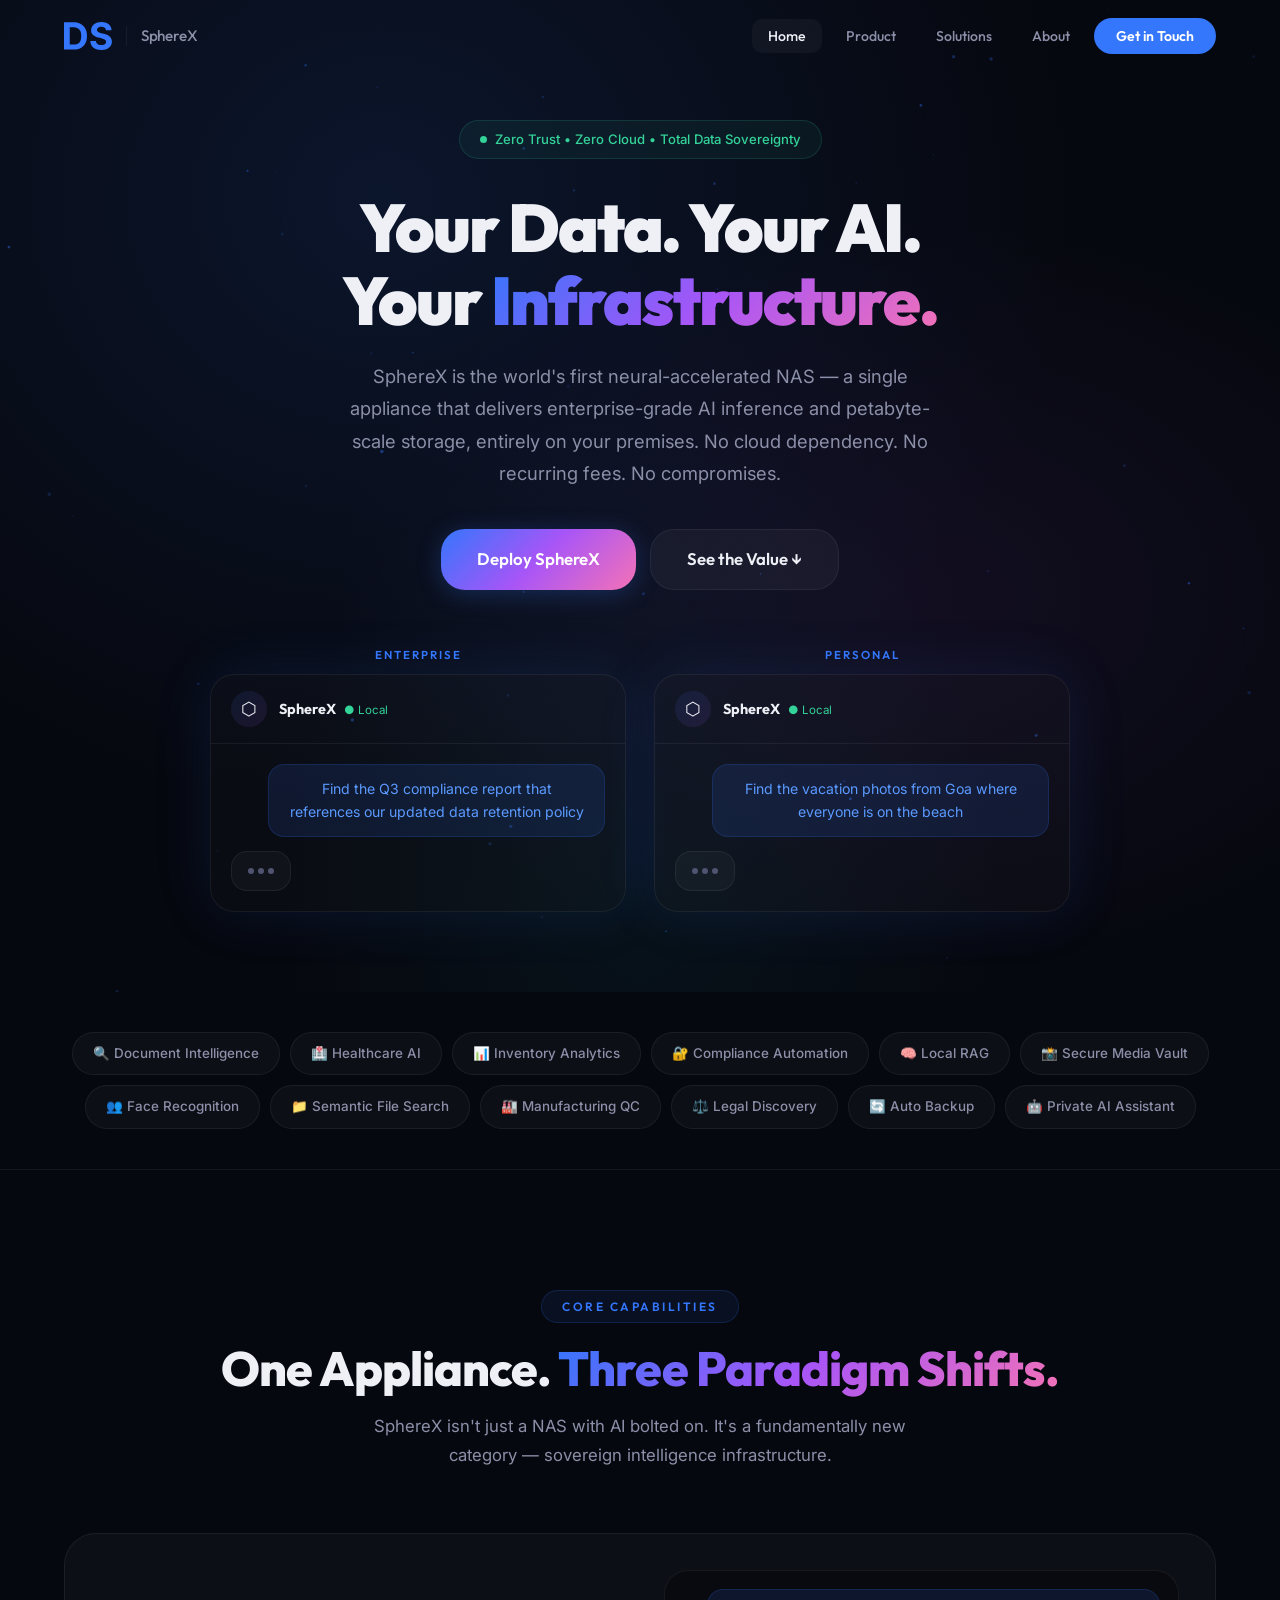
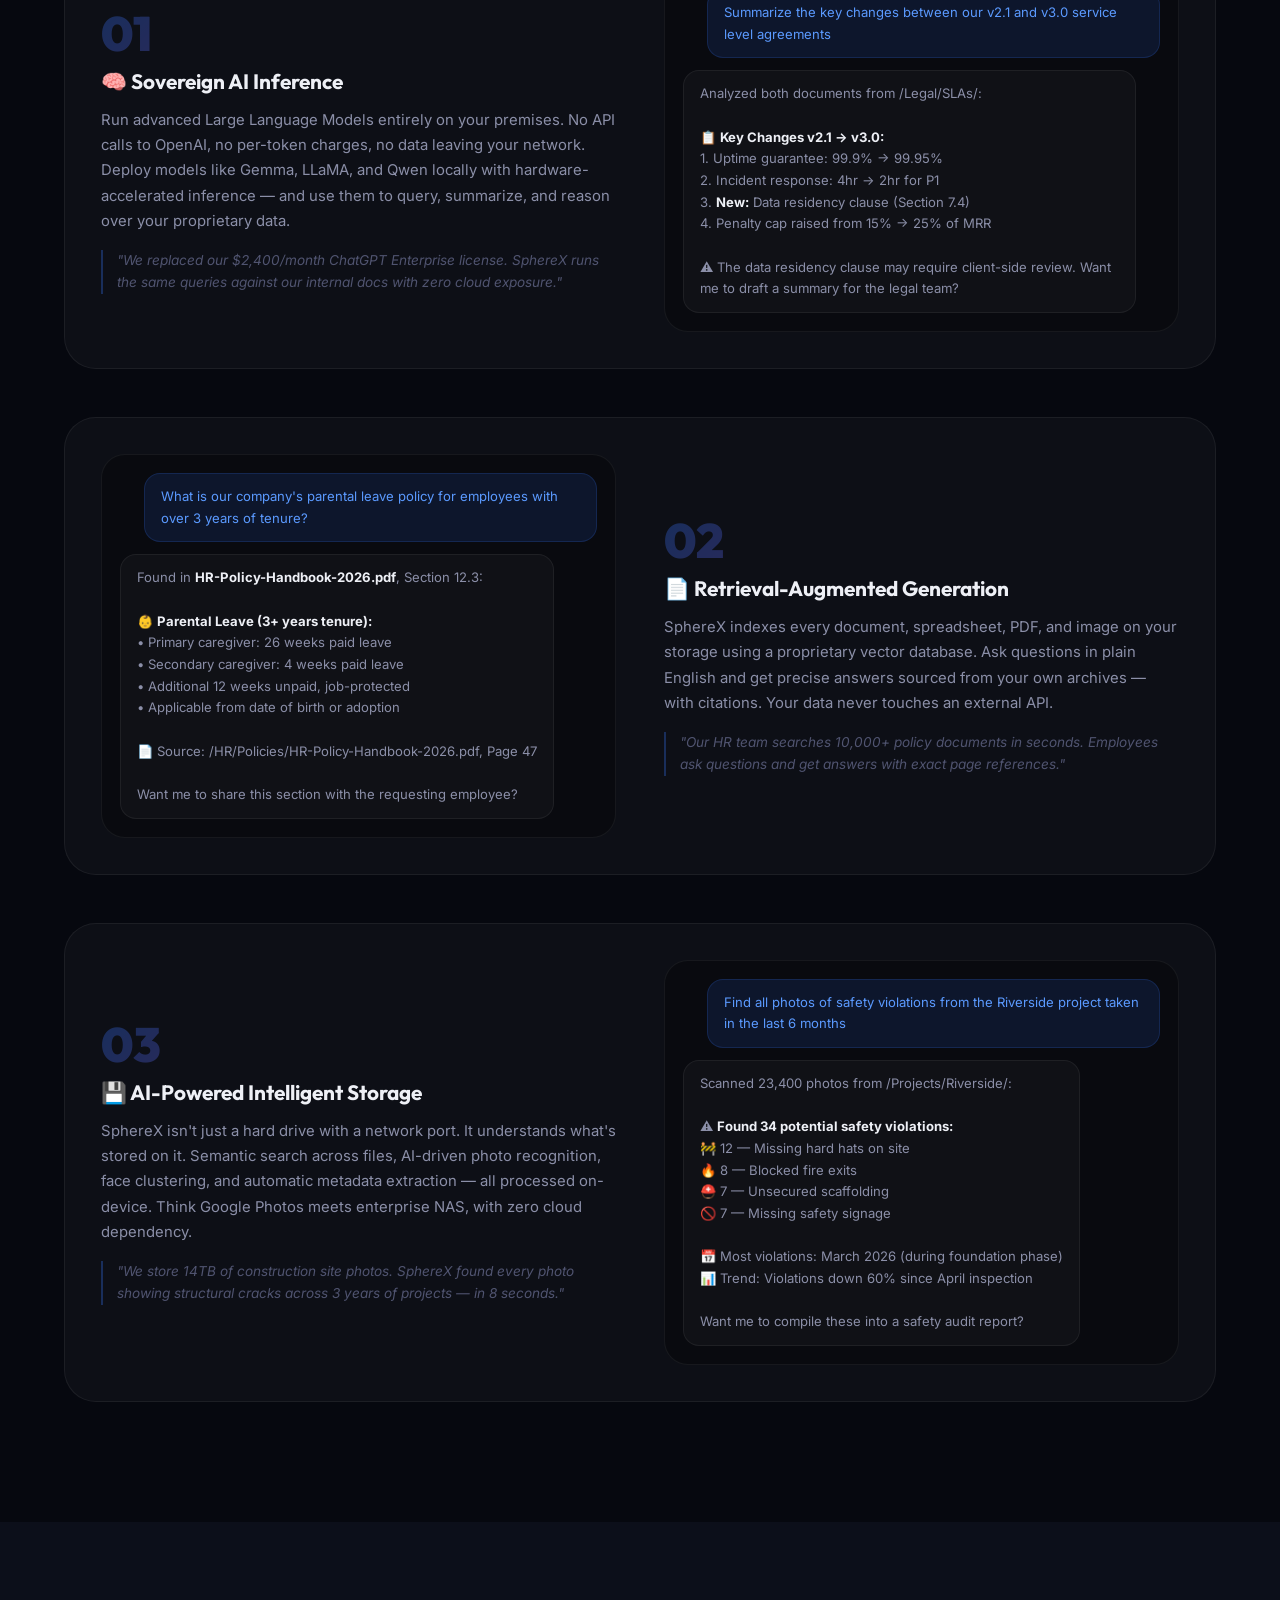
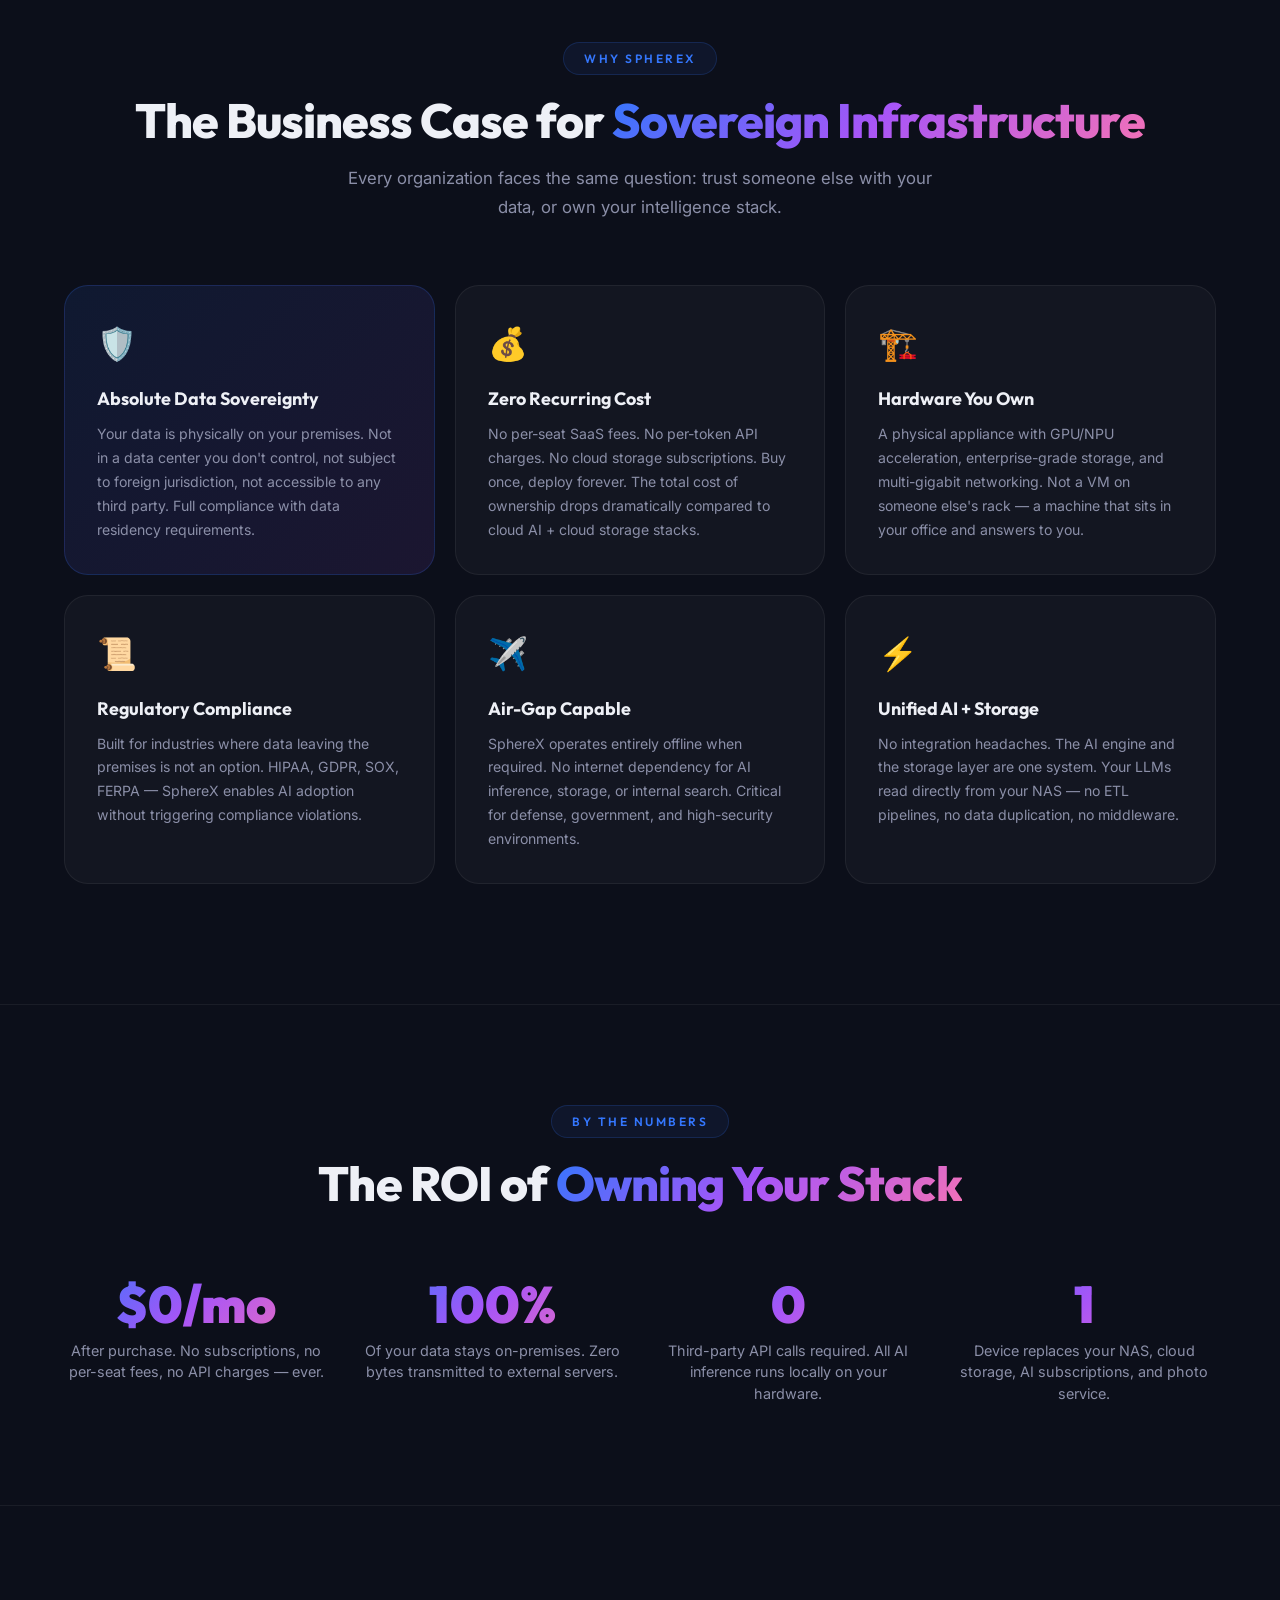
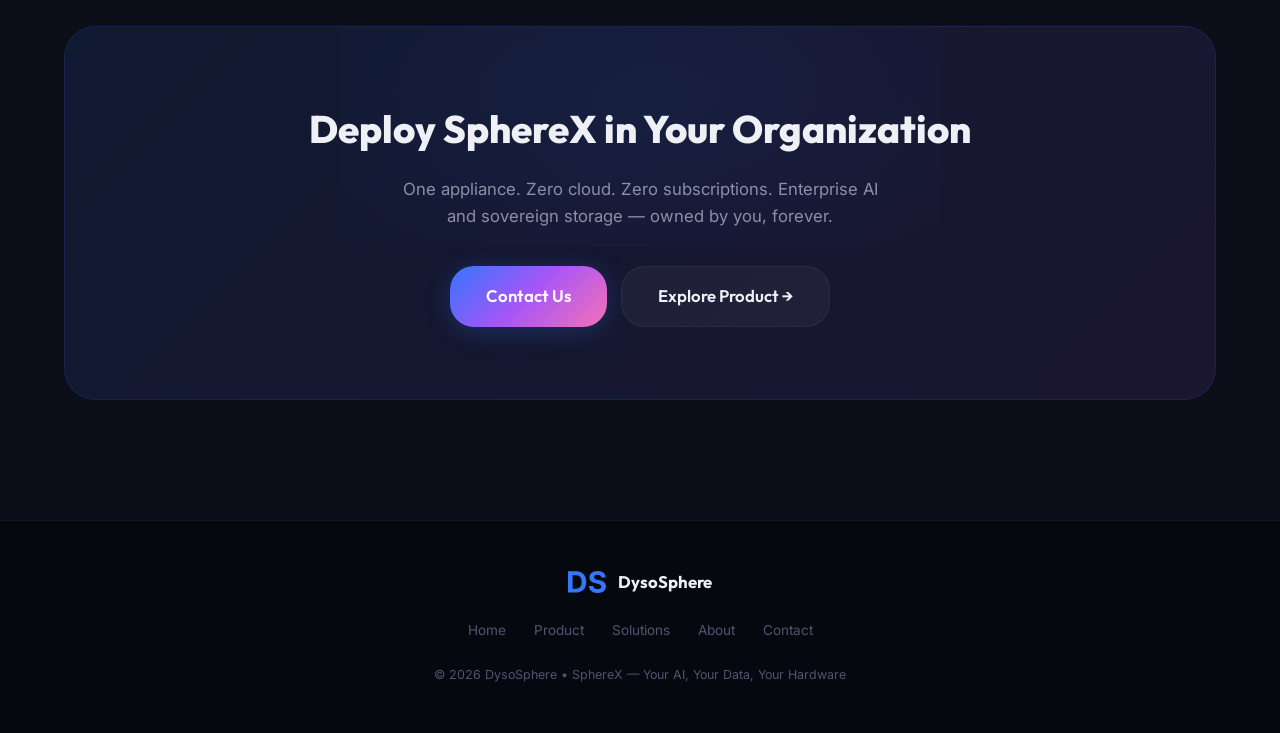
==== commit d2b8fcf9: "website update" ====
--- a/index.html
+++ b/index.html
@@ -4,7 +4,7 @@
     <meta charset="UTF-8">
     <meta name="viewport" content="width=device-width, initial-scale=1.0">
     <title>SphereX by DysoSphere — Local AI Appliance & Intelligent NAS</title>
-    <meta name="description" content="SphereX is the world's first local AI appliance and enterprise NAS in one device. Zero cloud, zero subscriptions, total privacy.">
+    <meta name="description" content="SphereX is the world's first local AI appliance and enterprise NAS in one device. Zero cloud, zero subscriptions, total data sovereignty for businesses and homes.">
     <link rel="preconnect" href="https://fonts.googleapis.com">
     <link rel="preconnect" href="https://fonts.gstatic.com" crossorigin>
     <link href="https://fonts.googleapis.com/css2?family=Outfit:wght@300;400;500;600;700;800;900&family=Inter:wght@400;500;600&display=swap" rel="stylesheet">
@@ -16,6 +16,7 @@
         <ul class="nav-links" id="navLinks">
             <li><a href="index.html" class="active">Home</a></li>
             <li><a href="product.html">Product</a></li>
+            <li><a href="solutions.html">Solutions</a></li>
             <li><a href="about.html">About</a></li>
             <li><a href="contact.html" class="nav-cta">Get in Touch</a></li>
         </ul>
@@ -27,24 +28,42 @@
         <div class="hero-bg"><div class="hero-gradient"></div></div>
         <div class="hero-particles" id="particles"></div>
         <div class="hero-content">
-            <div class="hero-badge animate-in"><span class="badge-dot"></span>No Cloud &bull; No Subscription &bull; 100% Yours</div>
-            <h1 class="hero-title animate-in d1">A Private AI &amp; Storage<br>That <span class="gradient-text">Lives in Your Home</span></h1>
-            <p class="hero-subtitle animate-in d2">One compact device on your shelf. It's your personal AI assistant, your file server, your photo vault, and your private cloud — all in one. Your data never leaves your home.</p>
+            <div class="hero-badge animate-in"><span class="badge-dot"></span>Zero Trust &bull; Zero Cloud &bull; Total Data Sovereignty</div>
+            <h1 class="hero-title animate-in d1">Your Data. Your AI.<br>Your <span class="gradient-text">Infrastructure.</span></h1>
+            <p class="hero-subtitle animate-in d2">SphereX is the world's first neural-accelerated NAS — a single appliance that delivers enterprise-grade AI inference and petabyte-scale storage, entirely on your premises. No cloud dependency. No recurring fees. No compromises.</p>
             <div class="hero-actions animate-in d3">
-                <a href="contact.html" class="btn btn-primary btn-lg">Get SphereX</a>
-                <a href="#workflows" class="btn btn-ghost btn-lg">See What It Can Do ↓</a>
-            </div>
-            <div class="animate-in d4" style="max-width:520px;margin:0 auto">
-                <div class="chat-window">
-                    <div class="chat-header"><div class="chat-avatar">⬡</div><div><strong>SphereX</strong><span class="chat-status">● Local</span></div></div>
-                    <div class="chat-messages">
-                        <div class="msg msg-user">Find the vacation photos from Goa where everyone is on the beach</div>
-                        <div class="msg msg-ai">
-                            <div class="msg-typing" id="typing1"><span></span><span></span><span></span></div>
-                            <div class="msg-content" id="reply1" style="display:none">Found 47 photos matching "beach in Goa" across your library! 📸<br><br>📂 <strong>/Photos/2025/Goa Trip/</strong><br>👥 People detected: You, Priya, Rahul, Mom<br>🏖️ 23 beach photos, 12 sunset shots, 12 group photos<br><br>Want me to create a shared album with just the group photos? I can also find the videos from the same trip.</div>
+                <a href="contact.html" class="btn btn-primary btn-lg">Deploy SphereX</a>
+                <a href="#value" class="btn btn-ghost btn-lg">See the Value ↓</a>
+            </div>
+            <div class="animate-in d4 dual-chat-demos">
+                <!-- Enterprise Demo -->
+                <div>
+                    <span class="chat-label">Enterprise</span>
+                    <div class="chat-window">
+                        <div class="chat-header"><div class="chat-avatar">⬡</div><div><strong>SphereX</strong><span class="chat-status">● Local</span></div></div>
+                        <div class="chat-messages">
+                            <div class="msg msg-user">Find the Q3 compliance report that references our updated data retention policy</div>
+                            <div class="msg msg-ai">
+                                <div class="msg-typing" id="typing1"><span></span><span></span><span></span></div>
+                                <div class="msg-content" id="reply1" style="display:none">Found 3 relevant documents in your internal archive 📋<br><br>📄 <strong>Q3-Compliance-Review-2026.pdf</strong><br>📂 /Corporate/Legal/Compliance/<br>🔍 Section 4.2 references the updated 7-year data retention policy<br><br>📄 2 related board memos also reference this policy.<br><br>All processed locally — no data left your network.</div>
+                            </div>
                         </div>
                     </div>
                 </div>
+                <!-- Personal Demo -->
+                <div>
+                    <span class="chat-label">Personal</span>
+                    <div class="chat-window">
+                        <div class="chat-header"><div class="chat-avatar">⬡</div><div><strong>SphereX</strong><span class="chat-status">● Local</span></div></div>
+                        <div class="chat-messages">
+                            <div class="msg msg-user">Find the vacation photos from Goa where everyone is on the beach</div>
+                            <div class="msg msg-ai">
+                                <div class="msg-typing" id="typing2"><span></span><span></span><span></span></div>
+                                <div class="msg-content" id="reply2" style="display:none">Found 47 photos matching "beach in Goa" across your library! 📸<br><br>📂 <strong>/Photos/2025/Goa Trip/</strong><br>👥 People detected: You, Priya, Rahul, Mom<br>🏖️ 23 beach photos, 12 sunset shots, 12 group photos<br><br>Want me to create a shared album with just the group photos?</div>
+                            </div>
+                        </div>
+                    </div>
+                </div>
             </div>
         </div>
     </section>
@@ -53,126 +72,70 @@
     <section class="use-cases">
         <div class="container">
             <div class="use-case-strip">
-                <div class="use-case-pill">📅 Smart Scheduling</div>
-                <div class="use-case-pill">🔍 Web Research</div>
-                <div class="use-case-pill">📸 Photo Search</div>
-                <div class="use-case-pill">💰 Expense Tracking</div>
-                <div class="use-case-pill">📧 Email Intelligence</div>
-                <div class="use-case-pill">📁 File Search</div>
-                <div class="use-case-pill">💬 WhatsApp</div>
+                <div class="use-case-pill">🔍 Document Intelligence</div>
+                <div class="use-case-pill">🏥 Healthcare AI</div>
+                <div class="use-case-pill">📊 Inventory Analytics</div>
+                <div class="use-case-pill">🔐 Compliance Automation</div>
+                <div class="use-case-pill">🧠 Local RAG</div>
+                <div class="use-case-pill">📸 Secure Media Vault</div>
                 <div class="use-case-pill">👥 Face Recognition</div>
-                <div class="use-case-pill">🎯 Goal Tracking</div>
-                <div class="use-case-pill">📊 Price Tracking</div>
+                <div class="use-case-pill">📁 Semantic File Search</div>
+                <div class="use-case-pill">🏭 Manufacturing QC</div>
+                <div class="use-case-pill">⚖️ Legal Discovery</div>
                 <div class="use-case-pill">🔄 Auto Backup</div>
-                <div class="use-case-pill">☀️ Daily Briefings</div>
-            </div>
-        </div>
-    </section>
-
-    <!-- WHAT IT DOES — AI WORKFLOWS -->
-    <section class="workflows" id="workflows">
+                <div class="use-case-pill">🤖 Private AI Assistant</div>
+            </div>
+        </div>
+    </section>
+
+    <!-- HIGH-IMPACT WORKFLOWS -->
+    <section class="workflows" id="value">
         <div class="container">
             <div class="section-header">
-                <span class="section-tag">Real Examples</span>
-                <h2 class="section-title">Here's What People Do With <span class="gradient-text">SphereX</span></h2>
-                <p class="section-subtitle">Not just a chatbot, not just a hard drive — a personal intelligence that searches, stores, organizes, and acts.</p>
-            </div>
-
-            <!-- WF1: Web Research -->
+                <span class="section-tag">Core Capabilities</span>
+                <h2 class="section-title">One Appliance. <span class="gradient-text">Three Paradigm Shifts.</span></h2>
+                <p class="section-subtitle">SphereX isn't just a NAS with AI bolted on. It's a fundamentally new category — sovereign intelligence infrastructure.</p>
+            </div>
+
+            <!-- WF1: Sovereign AI Inference -->
             <div class="workflow-card reveal">
                 <div class="workflow-content">
                     <div class="workflow-number">01</div>
-                    <h3>🔍 Research Anything From the Web</h3>
-                    <p class="workflow-desc">Ask SphereX to research anything — it searches the web, reads full articles and reviews, compares options, and gives you a clean summary. Like having a research analyst on call 24/7.</p>
-                    <div class="workflow-quote">"I asked it to compare health insurance plans. It read 6 policy documents and gave me a comparison table in 2 minutes."</div>
+                    <h3>🧠 Sovereign AI Inference</h3>
+                    <p class="workflow-desc">Run advanced Large Language Models entirely on your premises. No API calls to OpenAI, no per-token charges, no data leaving your network. Deploy models like Gemma, LLaMA, and Qwen locally with hardware-accelerated inference — and use them to query, summarize, and reason over your proprietary data.</p>
+                    <div class="workflow-quote">"We replaced our $2,400/month ChatGPT Enterprise license. SphereX runs the same queries against our internal docs with zero cloud exposure."</div>
                 </div>
                 <div class="mini-chat">
-                    <div class="msg msg-user">What are the best credit cards for travel rewards in India? Compare the top 3.</div>
-                    <div class="msg msg-ai">I searched and analyzed 15 sources. Here are the top 3:<br><br>🥇 <strong>HDFC Infinia:</strong> 5x points on travel, ₹10K fee, lounge access<br>🥈 <strong>Axis Atlas:</strong> 5 pts/₹100 on all spend, ₹5K fee<br>🥉 <strong>Amex Plat Travel:</strong> 5x on flights, ₹5K fee, no FX markup<br><br>💡 Best value for you: <strong>Axis Atlas</strong> — you spend mostly on food & shopping, and it rewards all categories equally.</div>
-                </div>
-            </div>
-
-            <!-- WF2: NAS Smart Search -->
+                    <div class="msg msg-user">Summarize the key changes between our v2.1 and v3.0 service level agreements</div>
+                    <div class="msg msg-ai">Analyzed both documents from /Legal/SLAs/:<br><br>📋 <strong>Key Changes v2.1 → v3.0:</strong><br>1. Uptime guarantee: 99.9% → 99.95%<br>2. Incident response: 4hr → 2hr for P1<br>3. <strong>New:</strong> Data residency clause (Section 7.4)<br>4. Penalty cap raised from 15% → 25% of MRR<br><br>⚠️ The data residency clause may require client-side review. Want me to draft a summary for the legal team?</div>
+                </div>
+            </div>
+
+            <!-- WF2: Intelligent Document Intelligence -->
             <div class="workflow-card reverse reveal">
                 <div class="workflow-content">
                     <div class="workflow-number">02</div>
-                    <h3>📸 Find Any Photo by Describing It</h3>
-                    <p class="workflow-desc">Unlike Google Photos or iCloud, SphereX understands what's <em>in</em> your photos. Search by describing scenes, people, objects, or emotions — across terabytes of files stored locally.</p>
-                    <div class="workflow-quote">"I said 'find photos where the kids are playing in rain' — it found 23 photos across 3 years. No cloud service does this locally."</div>
+                    <h3>📄 Retrieval-Augmented Generation</h3>
+                    <p class="workflow-desc">SphereX indexes every document, spreadsheet, PDF, and image on your storage using a proprietary vector database. Ask questions in plain English and get precise answers sourced from your own archives — with citations. Your data never touches an external API.</p>
+                    <div class="workflow-quote">"Our HR team searches 10,000+ policy documents in seconds. Employees ask questions and get answers with exact page references."</div>
                 </div>
                 <div class="mini-chat">
-                    <div class="msg msg-user">Find photos from last Diwali where we're lighting diyas on the balcony</div>
-                    <div class="msg msg-ai">Found 18 matches! 🪔<br><br>📂 <strong>/Photos/2025/Diwali/</strong><br>🕯️ 18 photos with diyas/candles on balcony<br>👥 <strong>People:</strong> You, Mom, Dad, Priya<br>📅 October 20-21, 2025<br><br>I also found 8 videos from the same evening — including the one where Dad's sparkler almost hit the plant 😄<br><br>Want me to create a "Diwali Memories" album?</div>
-                </div>
-            </div>
-
-            <!-- WF3: AI + NAS Together -->
+                    <div class="msg msg-user">What is our company's parental leave policy for employees with over 3 years of tenure?</div>
+                    <div class="msg msg-ai">Found in <strong>HR-Policy-Handbook-2026.pdf</strong>, Section 12.3:<br><br>👶 <strong>Parental Leave (3+ years tenure):</strong><br>• Primary caregiver: 26 weeks paid leave<br>• Secondary caregiver: 4 weeks paid leave<br>• Additional 12 weeks unpaid, job-protected<br>• Applicable from date of birth or adoption<br><br>📄 Source: /HR/Policies/HR-Policy-Handbook-2026.pdf, Page 47<br><br>Want me to share this section with the requesting employee?</div>
+                </div>
+            </div>
+
+            <!-- WF3: AI-Powered Storage -->
             <div class="workflow-card reveal">
                 <div class="workflow-content">
                     <div class="workflow-number">03</div>
-                    <h3>📁 Find Any File by Just Describing It</h3>
-                    <p class="workflow-desc">SphereX reads and indexes every document on your storage. Ask for any file in plain English — it searches content, not just filenames. No other NAS does this.</p>
-                    <div class="workflow-quote">"It found a recipe PDF my mom sent me 2 years ago in 3 seconds — by searching what was inside the document."</div>
+                    <h3>💾 AI-Powered Intelligent Storage</h3>
+                    <p class="workflow-desc">SphereX isn't just a hard drive with a network port. It understands what's stored on it. Semantic search across files, AI-driven photo recognition, face clustering, and automatic metadata extraction — all processed on-device. Think Google Photos meets enterprise NAS, with zero cloud dependency.</p>
+                    <div class="workflow-quote">"We store 14TB of construction site photos. SphereX found every photo showing structural cracks across 3 years of projects — in 8 seconds."</div>
                 </div>
                 <div class="mini-chat">
-                    <div class="msg msg-user">Find that invoice from the electrician from March — I think the amount was around 3500</div>
-                    <div class="msg msg-ai">Found it! 📄<br><br><strong>Electrician-Invoice-March2026.pdf</strong><br>📂 /Documents/Home/Maintenance/<br>💰 Amount: ₹3,500 for wiring repair<br>📅 Date: March 15, 2026<br><br>I also found a related receipt from the hardware store (₹780 for switches) from the same week. Want me to send both to your phone?</div>
-                </div>
-            </div>
-
-            <!-- WF4: Face Recognition -->
-            <div class="workflow-card reverse reveal">
-                <div class="workflow-content">
-                    <div class="workflow-number">04</div>
-                    <h3>👥 Know Your People — Automatic Face Recognition</h3>
-                    <p class="workflow-desc">SphereX automatically recognizes faces across your entire photo library. Name someone once, and it finds every photo they've ever been in. All processing happens locally — no face data ever leaves your device.</p>
-                    <div class="workflow-quote">"My grandmother visited once. I tagged her name. Now SphereX has found her in photos going back 5 years across 3 different phones."</div>
-                </div>
-                <div class="mini-chat">
-                    <div class="msg msg-user">Show me all photos of Priya from the last 6 months</div>
-                    <div class="msg msg-ai">Found <strong>284 photos</strong> of Priya from Nov 2025 – May 2026! 👤<br><br>📊 <strong>Breakdown:</strong><br>🏠 142 at home<br>🌳 56 outdoors/travel<br>🎉 48 events & celebrations<br>👶 38 with the baby<br><br>📅 Most photos: December (Priya's birthday week — 67 photos!)<br><br>Want me to create a "Priya's Year" slideshow? I can pick the best shots from each month.</div>
-                </div>
-            </div>
-
-            <!-- WF5: Morning Briefing -->
-            <div class="workflow-card reveal">
-                <div class="workflow-content">
-                    <div class="workflow-number">05</div>
-                    <h3>☀️ Your Morning Briefing</h3>
-                    <p class="workflow-desc">Every morning, SphereX sends you a personalized briefing — weather, schedule, pending tasks, important emails, and even your expense summary. No more opening 5 apps before your first coffee.</p>
-                    <div class="workflow-quote">"I just say 'good morning' and SphereX tells me everything I need to know for the day."</div>
-                </div>
-                <div class="mini-chat">
-                    <div class="msg msg-user">Good morning!</div>
-                    <div class="msg msg-ai">Good morning! ☀️ Here's your day:<br><br>🌡️ <strong>32°C</strong>, partly cloudy in Hyderabad<br>📅 10 AM — Team standup • 2 PM — Dentist<br>📧 <strong>3 important emails</strong> — HDFC payment due tomorrow<br>📸 <strong>New:</strong> 47 photos auto-backed up from your phone overnight<br>💰 Yesterday's spend: ₹1,240 (under your ₹1,500 budget ✅)</div>
-                </div>
-            </div>
-
-            <!-- WF6: Auto Backup -->
-            <div class="workflow-card reverse reveal">
-                <div class="workflow-content">
-                    <div class="workflow-number">06</div>
-                    <h3>🔄 Automatic Backup — Every Device, Every File</h3>
-                    <p class="workflow-desc">Every photo you take, every document you create — automatically backed up to SphereX over your home WiFi. No cloud uploads. No storage limits. No monthly fees. Works with iPhone, Android, Mac, and Windows.</p>
-                    <div class="workflow-quote">"I stopped paying for iCloud and Google One. My photos back up to SphereX automatically — I have 4TB of family memories, all at home."</div>
-                </div>
-                <div class="mini-chat">
-                    <div class="msg msg-user">How much storage am I using? And when was the last backup?</div>
-                    <div class="msg msg-ai">📊 <strong>Storage Overview:</strong><br><br>📸 Photos & Videos: 1.8 TB (42,000 files)<br>📄 Documents: 120 GB<br>🎵 Music: 45 GB<br>💾 Total used: 1.96 TB of 8 TB<br><br>🔄 <strong>Last backup:</strong> Today 6:30 AM<br>📱 Sriram's iPhone: 23 new photos synced<br>💻 MacBook: 4 documents synced<br>📱 Priya's phone: 12 photos synced<br><br>Everything is up to date! ✅</div>
-                </div>
-            </div>
-
-            <!-- WF7: Email + Expenses -->
-            <div class="workflow-card reveal">
-                <div class="workflow-content">
-                    <div class="workflow-number">07</div>
-                    <h3>📧 Email Intelligence &amp; Expense Tracking</h3>
-                    <p class="workflow-desc">SphereX reads your inbox, extracts bills and payment reminders, tracks expenses from your bank emails, and gives you spending insights — all without your email data ever leaving your home network.</p>
-                    <div class="workflow-quote">"50 emails in my inbox used to stress me. Now I get a 5-line summary of what matters."</div>
-                </div>
-                <div class="mini-chat">
-                    <div class="msg msg-user">How much did I spend on food this month? And check my email for any pending bills.</div>
-                    <div class="msg msg-ai">📊 <strong>Food — May 2026:</strong><br>🍕 Eating out: ₹4,320 (18 orders)<br>🛒 Groceries: ₹6,850 (5 trips)<br>☕ Coffee/snacks: ₹1,180<br><strong>Total: ₹12,350</strong> — 8% more than April<br><br>📬 <strong>Pending bills found:</strong><br>🔴 HDFC Credit Card: ₹15,400 due May 12<br>🟡 Jio Broadband: ₹999 auto-debit May 15<br>🟢 Amazon refund: ₹2,499 arriving May 11<br><br>Want me to set a reminder for the HDFC payment?</div>
+                    <div class="msg msg-user">Find all photos of safety violations from the Riverside project taken in the last 6 months</div>
+                    <div class="msg msg-ai">Scanned 23,400 photos from /Projects/Riverside/:<br><br>⚠️ <strong>Found 34 potential safety violations:</strong><br>🚧 12 — Missing hard hats on site<br>🔥 8 — Blocked fire exits<br>⛑️ 7 — Unsecured scaffolding<br>🚫 7 — Missing safety signage<br><br>📅 Most violations: March 2026 (during foundation phase)<br>📊 Trend: Violations down 60% since April inspection<br><br>Want me to compile these into a safety audit report?</div>
                 </div>
             </div>
         </div>
@@ -183,51 +146,43 @@
         <div class="container">
             <div class="section-header">
                 <span class="section-tag">Why SphereX</span>
-                <h2 class="section-title">Unlike Alexa, Siri, or Google Photos...</h2>
-                <p class="section-subtitle">SphereX is a physical device in your home — not an app running on someone else's server.</p>
+                <h2 class="section-title">The Business Case for <span class="gradient-text">Sovereign Infrastructure</span></h2>
+                <p class="section-subtitle">Every organization faces the same question: trust someone else with your data, or own your intelligence stack.</p>
             </div>
             <div class="why-grid">
-                <div class="why-card highlight-card reveal"><div class="why-icon">🏠</div><h3>It Lives in Your Home</h3><p>A compact device on your shelf, connected to your WiFi. Your data is physically in your house — not in a data center in another country.</p></div>
-                <div class="why-card reveal"><div class="why-icon">🔒</div><h3>No Cloud. Period.</h3><p>The AI runs on the device itself. Your conversations, files, photos, and personal data never go to any server. Not even ours.</p></div>
-                <div class="why-card reveal"><div class="why-icon">🧠</div><h3>It Learns &amp; Remembers</h3><p>Unlike cloud assistants that forget everything, SphereX remembers your preferences, habits, and past conversations to serve you better over time.</p></div>
-                <div class="why-card reveal"><div class="why-icon">📸</div><h3>Smart Photo Search</h3><p>Search your photos by describing what's in them. Find people by face, scenes by description, and moments by memory. No other NAS does this.</p></div>
-                <div class="why-card reveal"><div class="why-icon">💾</div><h3>Unlimited Storage</h3><p>No monthly storage fees. No "you've run out of space" warnings. Store terabytes of photos, videos, and documents — all on hardware you own.</p></div>
-                <div class="why-card reveal"><div class="why-icon">🆓</div><h3>No Monthly Fees</h3><p>Buy it once, use it forever. No subscriptions, no premium tiers, no "your free trial has ended" messages. Ever.</p></div>
-            </div>
-        </div>
-    </section>
-
-    <!-- A DAY WITH SPHEREX AI -->
-    <section class="daily-life">
-        <div class="container">
-            <div class="daily-card">
-                <h2>A Day with <span class="gradient-text">SphereX AI</span></h2>
-                <div class="timeline">
-                    <div class="timeline-item reveal"><div class="timeline-time">7:00 AM</div><div class="timeline-content"><strong>Morning Briefing</strong> — Weather, schedule, pending tasks, and important emails delivered via WhatsApp.</div></div>
-                    <div class="timeline-item reveal"><div class="timeline-time">9:30 AM</div><div class="timeline-content"><strong>Quick Reminder</strong> — "Remind me to call the plumber tomorrow at 11am" → Done in 2 seconds.</div></div>
-                    <div class="timeline-item reveal"><div class="timeline-time">11:00 AM</div><div class="timeline-content"><strong>Web Research</strong> — "Compare the top 5 air purifiers under ₹15K" → Full comparison with pros/cons in your notes.</div></div>
-                    <div class="timeline-item reveal"><div class="timeline-time">12:30 PM</div><div class="timeline-content"><strong>Expense Logged</strong> — "Lunch ₹180 at office canteen" → Tracked, categorized, compared to weekly average.</div></div>
-                    <div class="timeline-item reveal"><div class="timeline-time">3:00 PM</div><div class="timeline-content"><strong>Price Alert</strong> — "The MacBook Air you're tracking just dropped ₹8,000 on Amazon!"</div></div>
-                    <div class="timeline-item reveal"><div class="timeline-time">6:00 PM</div><div class="timeline-content"><strong>Email Digest</strong> — "You have 2 important emails: credit card bill due in 3 days, and a refund processed."</div></div>
-                    <div class="timeline-item reveal"><div class="timeline-time">9:00 PM</div><div class="timeline-content"><strong>Daily Summary</strong> — "You spent ₹1,420 today. You're ₹80 under budget. 3 tasks completed, 1 pending."</div></div>
-                </div>
-            </div>
-        </div>
-    </section>
-
-    <!-- A DAY WITH SPHEREX NAS -->
-    <section class="daily-life">
-        <div class="container">
-            <div class="daily-card">
-                <h2>A Day with <span class="gradient-text">SphereX NAS</span></h2>
-                <div class="timeline">
-                    <div class="timeline-item reveal"><div class="timeline-time">🌅 Morning</div><div class="timeline-content"><strong>Auto Backup</strong> — 23 photos from yesterday synced automatically from your phone overnight. Zero effort.</div></div>
-                    <div class="timeline-item reveal"><div class="timeline-time">10:00 AM</div><div class="timeline-content"><strong>Smart File Search</strong> — "Find the rental agreement PDF" → Found by searching inside the document content, not just the filename.</div></div>
-                    <div class="timeline-item reveal"><div class="timeline-time">11:30 AM</div><div class="timeline-content"><strong>Face Recognition</strong> — 14 new photos of your daughter auto-tagged and added to her "People" album.</div></div>
-                    <div class="timeline-item reveal"><div class="timeline-time">2:00 PM</div><div class="timeline-content"><strong>Photo Search</strong> — "Find photos of the sunset from our Goa trip" → 31 sunset photos found instantly from 2TB of storage.</div></div>
-                    <div class="timeline-item reveal"><div class="timeline-time">4:00 PM</div><div class="timeline-content"><strong>Mac Time Machine</strong> — Your MacBook backed up automatically over WiFi. 3 versions of that presentation preserved.</div></div>
-                    <div class="timeline-item reveal"><div class="timeline-time">7:00 PM</div><div class="timeline-content"><strong>Remote Access</strong> — Accessing your home files securely from your phone while at a friend's house.</div></div>
-                    <div class="timeline-item reveal"><div class="timeline-time">🌙 Night</div><div class="timeline-content"><strong>Dream Cycle</strong> — SphereX quietly organizes new photos, detects faces, generates search indexes, and checks storage health.</div></div>
+                <div class="why-card highlight-card reveal"><div class="why-icon">🛡️</div><h3>Absolute Data Sovereignty</h3><p>Your data is physically on your premises. Not in a data center you don't control, not subject to foreign jurisdiction, not accessible to any third party. Full compliance with data residency requirements.</p></div>
+                <div class="why-card reveal"><div class="why-icon">💰</div><h3>Zero Recurring Cost</h3><p>No per-seat SaaS fees. No per-token API charges. No cloud storage subscriptions. Buy once, deploy forever. The total cost of ownership drops dramatically compared to cloud AI + cloud storage stacks.</p></div>
+                <div class="why-card reveal"><div class="why-icon">🏗️</div><h3>Hardware You Own</h3><p>A physical appliance with GPU/NPU acceleration, enterprise-grade storage, and multi-gigabit networking. Not a VM on someone else's rack — a machine that sits in your office and answers to you.</p></div>
+                <div class="why-card reveal"><div class="why-icon">📜</div><h3>Regulatory Compliance</h3><p>Built for industries where data leaving the premises is not an option. HIPAA, GDPR, SOX, FERPA — SphereX enables AI adoption without triggering compliance violations.</p></div>
+                <div class="why-card reveal"><div class="why-icon">✈️</div><h3>Air-Gap Capable</h3><p>SphereX operates entirely offline when required. No internet dependency for AI inference, storage, or internal search. Critical for defense, government, and high-security environments.</p></div>
+                <div class="why-card reveal"><div class="why-icon">⚡</div><h3>Unified AI + Storage</h3><p>No integration headaches. The AI engine and the storage layer are one system. Your LLMs read directly from your NAS — no ETL pipelines, no data duplication, no middleware.</p></div>
+            </div>
+        </div>
+    </section>
+
+    <!-- ROI / STATS -->
+    <section class="stats-section">
+        <div class="container">
+            <div class="section-header">
+                <span class="section-tag">By The Numbers</span>
+                <h2 class="section-title">The ROI of <span class="gradient-text">Owning Your Stack</span></h2>
+            </div>
+            <div class="stats-grid">
+                <div class="stat-item reveal">
+                    <div class="stat-number">$0/mo</div>
+                    <div class="stat-label">After purchase. No subscriptions, no per-seat fees, no API charges — ever.</div>
+                </div>
+                <div class="stat-item reveal">
+                    <div class="stat-number">100%</div>
+                    <div class="stat-label">Of your data stays on-premises. Zero bytes transmitted to external servers.</div>
+                </div>
+                <div class="stat-item reveal">
+                    <div class="stat-number">0</div>
+                    <div class="stat-label">Third-party API calls required. All AI inference runs locally on your hardware.</div>
+                </div>
+                <div class="stat-item reveal">
+                    <div class="stat-number">1</div>
+                    <div class="stat-label">Device replaces your NAS, cloud storage, AI subscriptions, and photo service.</div>
                 </div>
             </div>
         </div>
@@ -238,10 +193,10 @@
         <div class="container">
             <div class="cta-card">
                 <div class="cta-glow"></div>
-                <h2>Ready to Own Your AI &amp; Storage?</h2>
-                <p>One device. No cloud. No subscriptions. Your personal AI assistant and private storage — forever.</p>
+                <h2>Deploy SphereX in Your Organization</h2>
+                <p>One appliance. Zero cloud. Zero subscriptions. Enterprise AI and sovereign storage — owned by you, forever.</p>
                 <div class="cta-actions">
-                    <a href="contact.html" class="btn btn-primary btn-lg">Contact Us to Get SphereX</a>
+                    <a href="contact.html" class="btn btn-primary btn-lg">Contact Us</a>
                     <a href="product.html" class="btn btn-ghost btn-lg">Explore Product →</a>
                 </div>
             </div>
@@ -250,7 +205,7 @@
 
     <footer class="footer"><div class="container"><div class="footer-inner">
         <div class="footer-brand"><img src="images/DS.svg" alt="DS" style="height:22px;width:auto"><span>DysoSphere</span></div>
-        <div class="footer-links"><a href="index.html">Home</a><a href="product.html">Product</a><a href="about.html">About</a><a href="contact.html">Contact</a></div>
+        <div class="footer-links"><a href="index.html">Home</a><a href="product.html">Product</a><a href="solutions.html">Solutions</a><a href="about.html">About</a><a href="contact.html">Contact</a></div>
         <p class="footer-copy">&copy; 2026 DysoSphere &bull; SphereX — Your AI, Your Data, Your Hardware</p>
     </div></div></footer>
     <script src="script.js"></script>
--- a/style.css
+++ b/style.css
@@ -258,11 +258,72 @@
 .page-hero .hero-gradient{position:absolute;inset:0;background:radial-gradient(ellipse at 50% 30%,rgba(52,118,252,0.10) 0%,transparent 60%)}
 .page-hero-content{position:relative;z-index:2;max-width:720px;margin:0 auto}
 
+/* ═══════ DUAL CHAT DEMOS (HOME) ═══════ */
+.dual-chat-demos{display:grid;grid-template-columns:1fr 1fr;gap:28px;max-width:960px;margin:0 auto}
+.dual-chat-demos .chat-window{flex:1}
+.chat-label{font-size:.72rem;font-weight:600;letter-spacing:2px;text-transform:uppercase;color:var(--brand);margin-bottom:10px;display:block;text-align:center}
+
+/* ═══════ STATS / ROI SECTION ═══════ */
+.stats-section{padding:100px 0;background:var(--bg-2);border-top:1px solid var(--border);border-bottom:1px solid var(--border)}
+.stats-grid{display:grid;grid-template-columns:repeat(4,1fr);gap:32px;text-align:center}
+.stat-item .stat-number{font-size:clamp(2.2rem,4vw,3.6rem);font-weight:900;background:var(--gradient);-webkit-background-clip:text;-webkit-text-fill-color:transparent;background-clip:text;line-height:1.1;margin-bottom:8px}
+.stat-item .stat-label{font-size:.9rem;color:var(--text-2);font-family:var(--font-body);line-height:1.5}
+
+/* ═══════ CAPABILITY CARDS (PRODUCT) ═══════ */
+.capabilities{padding:120px 0}
+.capability-grid{display:grid;grid-template-columns:repeat(2,1fr);gap:24px}
+.capability-card{background:var(--gradient-card);border:1px solid var(--border);border-radius:var(--r-xl);padding:40px 36px;transition:all .3s;position:relative;overflow:hidden}
+.capability-card:hover{border-color:var(--border-hover);transform:translateY(-4px)}
+.capability-card::before{content:'';position:absolute;top:0;left:0;right:0;height:2px;background:var(--gradient);opacity:0;transition:opacity .3s}
+.capability-card:hover::before{opacity:1}
+.capability-icon{width:56px;height:56px;border-radius:var(--r-md);display:flex;align-items:center;justify-content:center;font-size:1.6rem;margin-bottom:20px;background:rgba(52,118,252,0.08);border:1px solid rgba(52,118,252,0.12)}
+.capability-card h3{font-size:1.25rem;font-weight:700;margin-bottom:10px}
+.capability-card p{color:var(--text-2);font-size:.93rem;line-height:1.75;font-family:var(--font-body)}
+.capability-bullets{list-style:none;margin-top:16px;display:flex;flex-direction:column;gap:8px}
+.capability-bullets li{display:flex;align-items:flex-start;gap:10px;font-size:.88rem;color:var(--text-2);font-family:var(--font-body);line-height:1.6}
+.capability-bullets li::before{content:'✓';color:var(--brand);font-weight:700;flex-shrink:0;margin-top:1px}
+
+/* ═══════ SPEC HIGHLIGHTS (PRODUCT) ═══════ */
+.spec-highlights{padding:120px 0;background:var(--bg-2)}
+.spec-grid{display:grid;grid-template-columns:repeat(4,1fr);gap:20px}
+.spec-card{background:var(--bg-card);border:1px solid var(--border);border-radius:var(--r-lg);padding:32px 24px;text-align:center;transition:all .3s}
+.spec-card:hover{border-color:var(--border-hover);transform:translateY(-3px)}
+.spec-icon{font-size:2rem;margin-bottom:14px}
+.spec-card h4{font-size:1rem;font-weight:700;margin-bottom:6px}
+.spec-card p{color:var(--text-2);font-size:.85rem;font-family:var(--font-body);line-height:1.6}
+
+/* ═══════ HOME USERS SECTION (PRODUCT) ═══════ */
+.home-users{padding:120px 0}
+.home-users-grid{display:grid;grid-template-columns:repeat(3,1fr);gap:24px}
+.home-user-card{background:var(--bg-card);border:1px solid var(--border);border-radius:var(--r-lg);padding:36px 28px;text-align:center;transition:all .3s}
+.home-user-card:hover{border-color:var(--border-hover);transform:translateY(-4px)}
+.home-user-card .hu-icon{font-size:2.4rem;margin-bottom:16px}
+.home-user-card h3{font-size:1.1rem;font-weight:700;margin-bottom:8px}
+.home-user-card p{color:var(--text-2);font-size:.88rem;font-family:var(--font-body);line-height:1.7}
+
+/* ═══════ SOLUTIONS PAGE — VERTICALS ═══════ */
+.solutions-section{padding:120px 0}
+.solutions-grid{display:grid;grid-template-columns:repeat(2,1fr);gap:32px}
+.solution-vertical{background:var(--gradient-card);border:1px solid var(--border);border-radius:var(--r-xl);padding:48px 40px;transition:all .3s;position:relative;overflow:hidden}
+.solution-vertical:hover{border-color:var(--border-hover);transform:translateY(-4px)}
+.solution-vertical::before{content:'';position:absolute;top:0;left:0;right:0;height:2px;background:var(--gradient);opacity:0;transition:opacity .3s}
+.solution-vertical:hover::before{opacity:1}
+.solution-icon{font-size:2.6rem;margin-bottom:20px}
+.solution-vertical h3{font-size:1.35rem;font-weight:700;margin-bottom:8px}
+.solution-vertical .solution-tagline{font-size:.95rem;color:var(--text-2);margin-bottom:20px;font-family:var(--font-body);line-height:1.6}
+.solution-features{list-style:none;display:flex;flex-direction:column;gap:10px;margin-bottom:28px}
+.solution-features li{display:flex;align-items:flex-start;gap:10px;font-size:.9rem;color:var(--text-2);font-family:var(--font-body);line-height:1.6}
+.solution-features li .sf-icon{flex-shrink:0;font-size:.9rem;margin-top:2px}
+.solutions-section.alt-bg{background:var(--bg-2)}
+.solutions-intro{text-align:center;max-width:700px;margin:0 auto 64px;color:var(--text-2);font-size:1.05rem;font-family:var(--font-body);line-height:1.8}
+
 /* ═══════ RESPONSIVE ═══════ */
 @media(max-width:1024px){
   .feature-grid{grid-template-columns:repeat(2,1fr)}
   .arch-grid{grid-template-columns:repeat(2,1fr)}
   .values-grid{grid-template-columns:repeat(2,1fr)}
+  .stats-grid{grid-template-columns:repeat(2,1fr)}
+  .spec-grid{grid-template-columns:repeat(2,1fr)}
 }
 @media(max-width:768px){
   .nav-links{display:none;position:absolute;top:72px;left:0;right:0;flex-direction:column;padding:20px 24px;background:var(--bg-glass);backdrop-filter:blur(20px);border-bottom:1px solid var(--border);gap:4px}
@@ -286,9 +347,18 @@
   .timeline::before{left:60px}
   .timeline-time{left:-80px;width:60px;font-size:.74rem}
   .daily-card{padding:32px 20px}
+  .dual-chat-demos{grid-template-columns:1fr}
+  .capability-grid{grid-template-columns:1fr}
+  .solutions-grid{grid-template-columns:1fr}
+  .home-users-grid{grid-template-columns:1fr}
+  .stats-grid{grid-template-columns:repeat(2,1fr)}
+  .spec-grid{grid-template-columns:repeat(2,1fr)}
+  .solution-vertical{padding:32px 24px}
 }
 @media(max-width:480px){
   .hero{padding:100px 16px 60px}
   .container{padding:0 16px}
   .hero-actions{flex-direction:column;align-items:center}
+  .stats-grid{grid-template-columns:1fr}
+  .spec-grid{grid-template-columns:1fr}
 }
